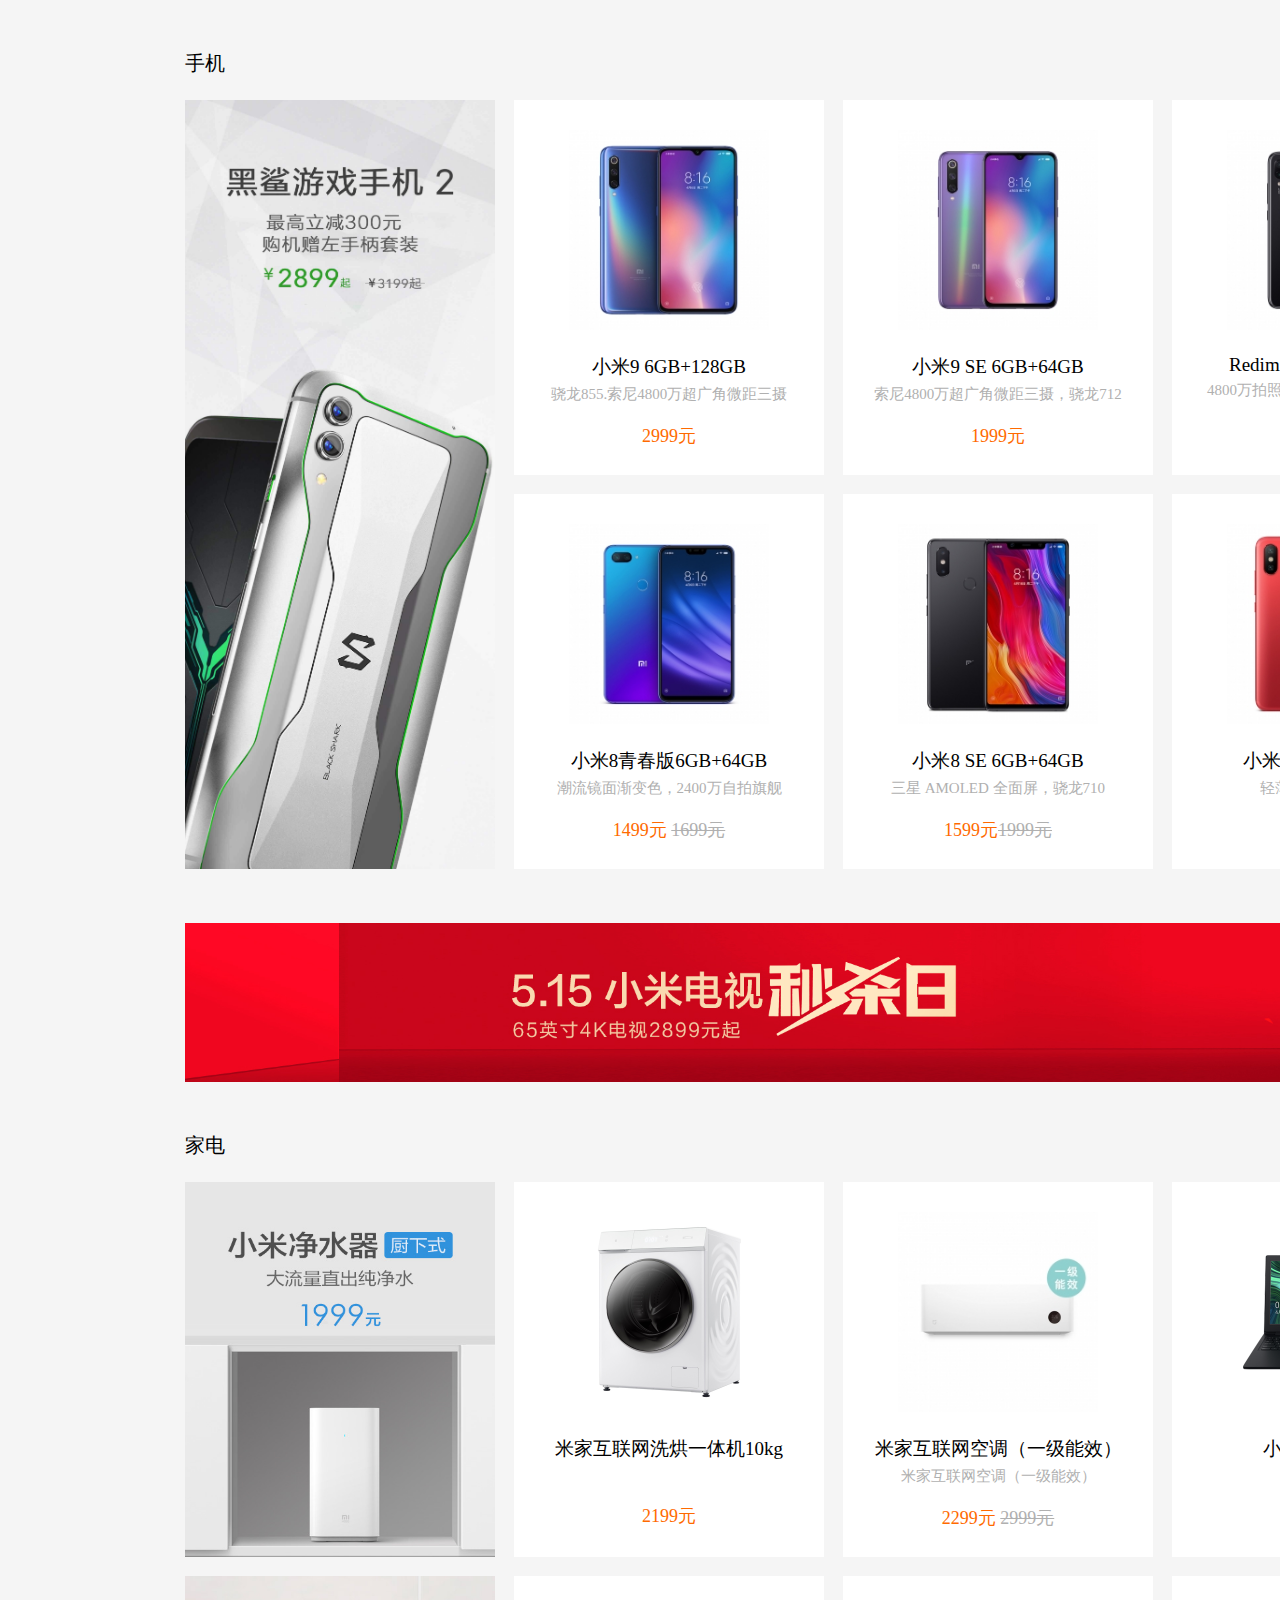
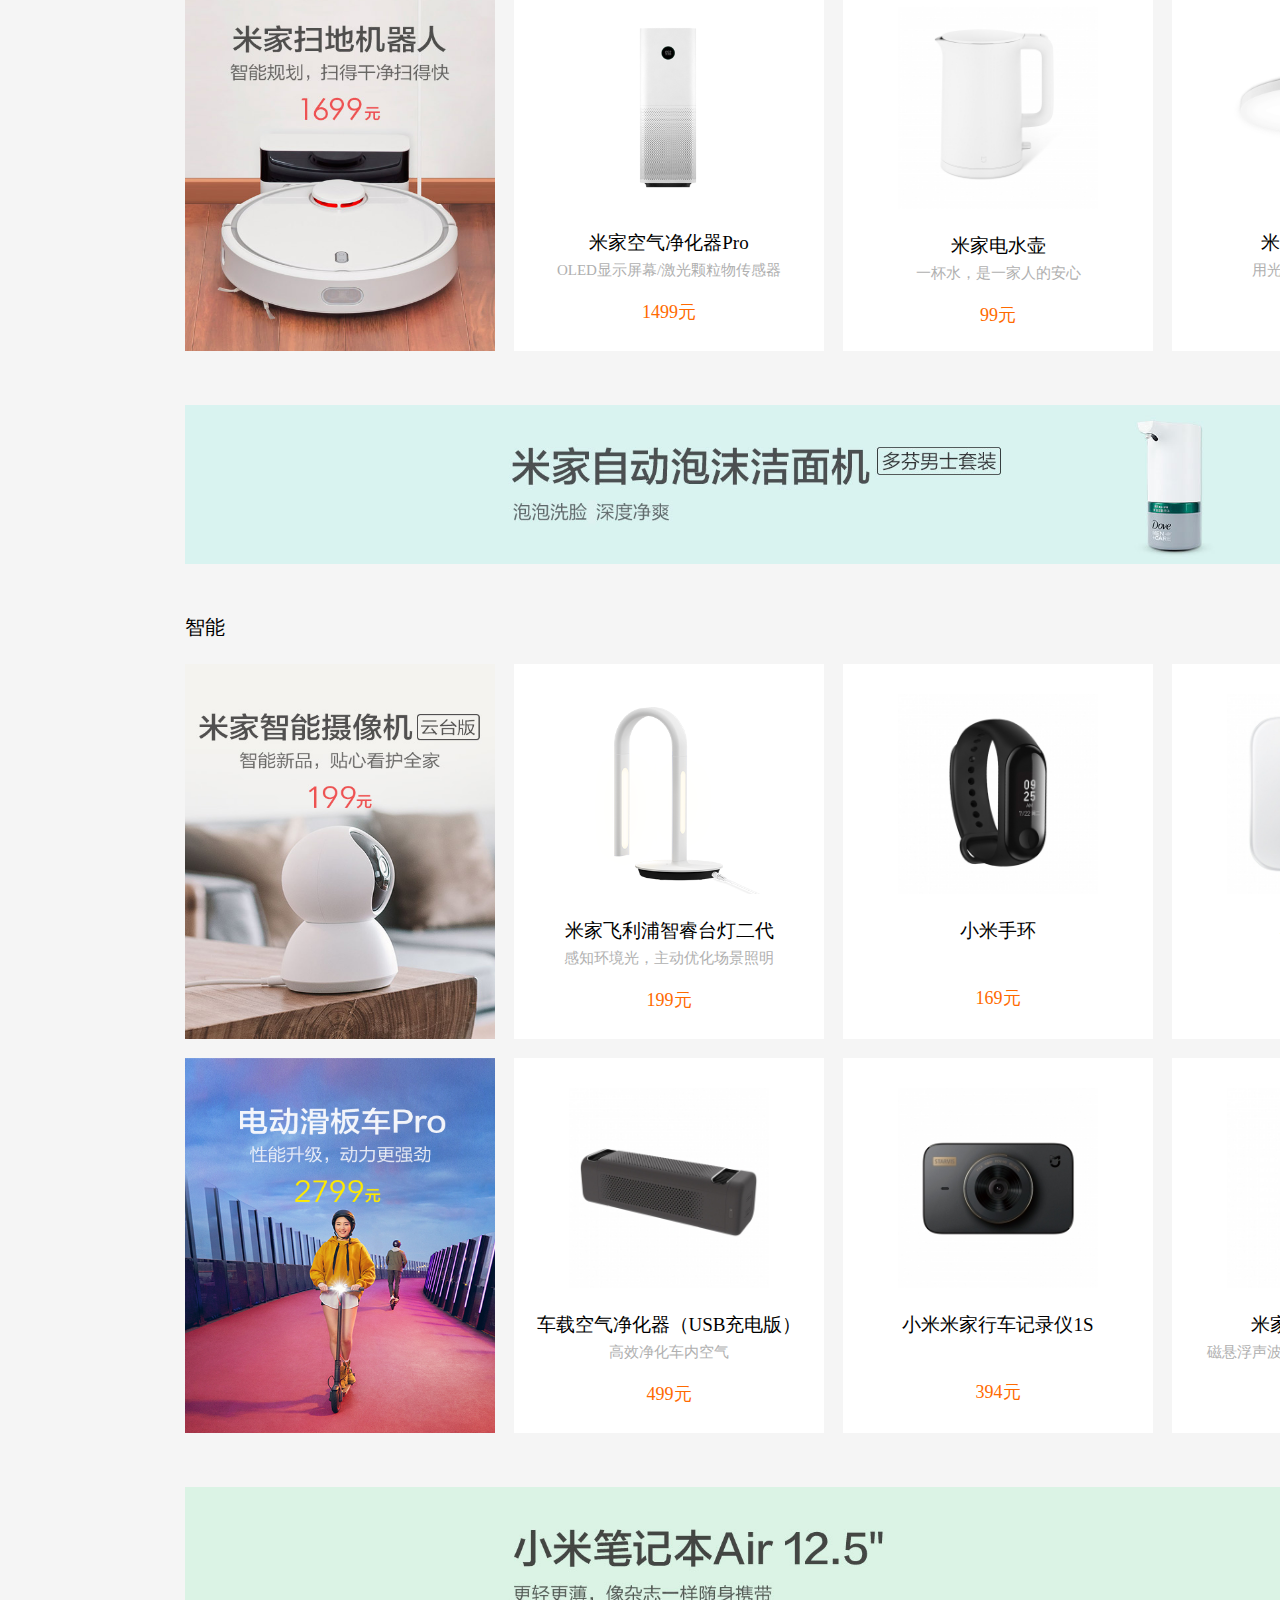
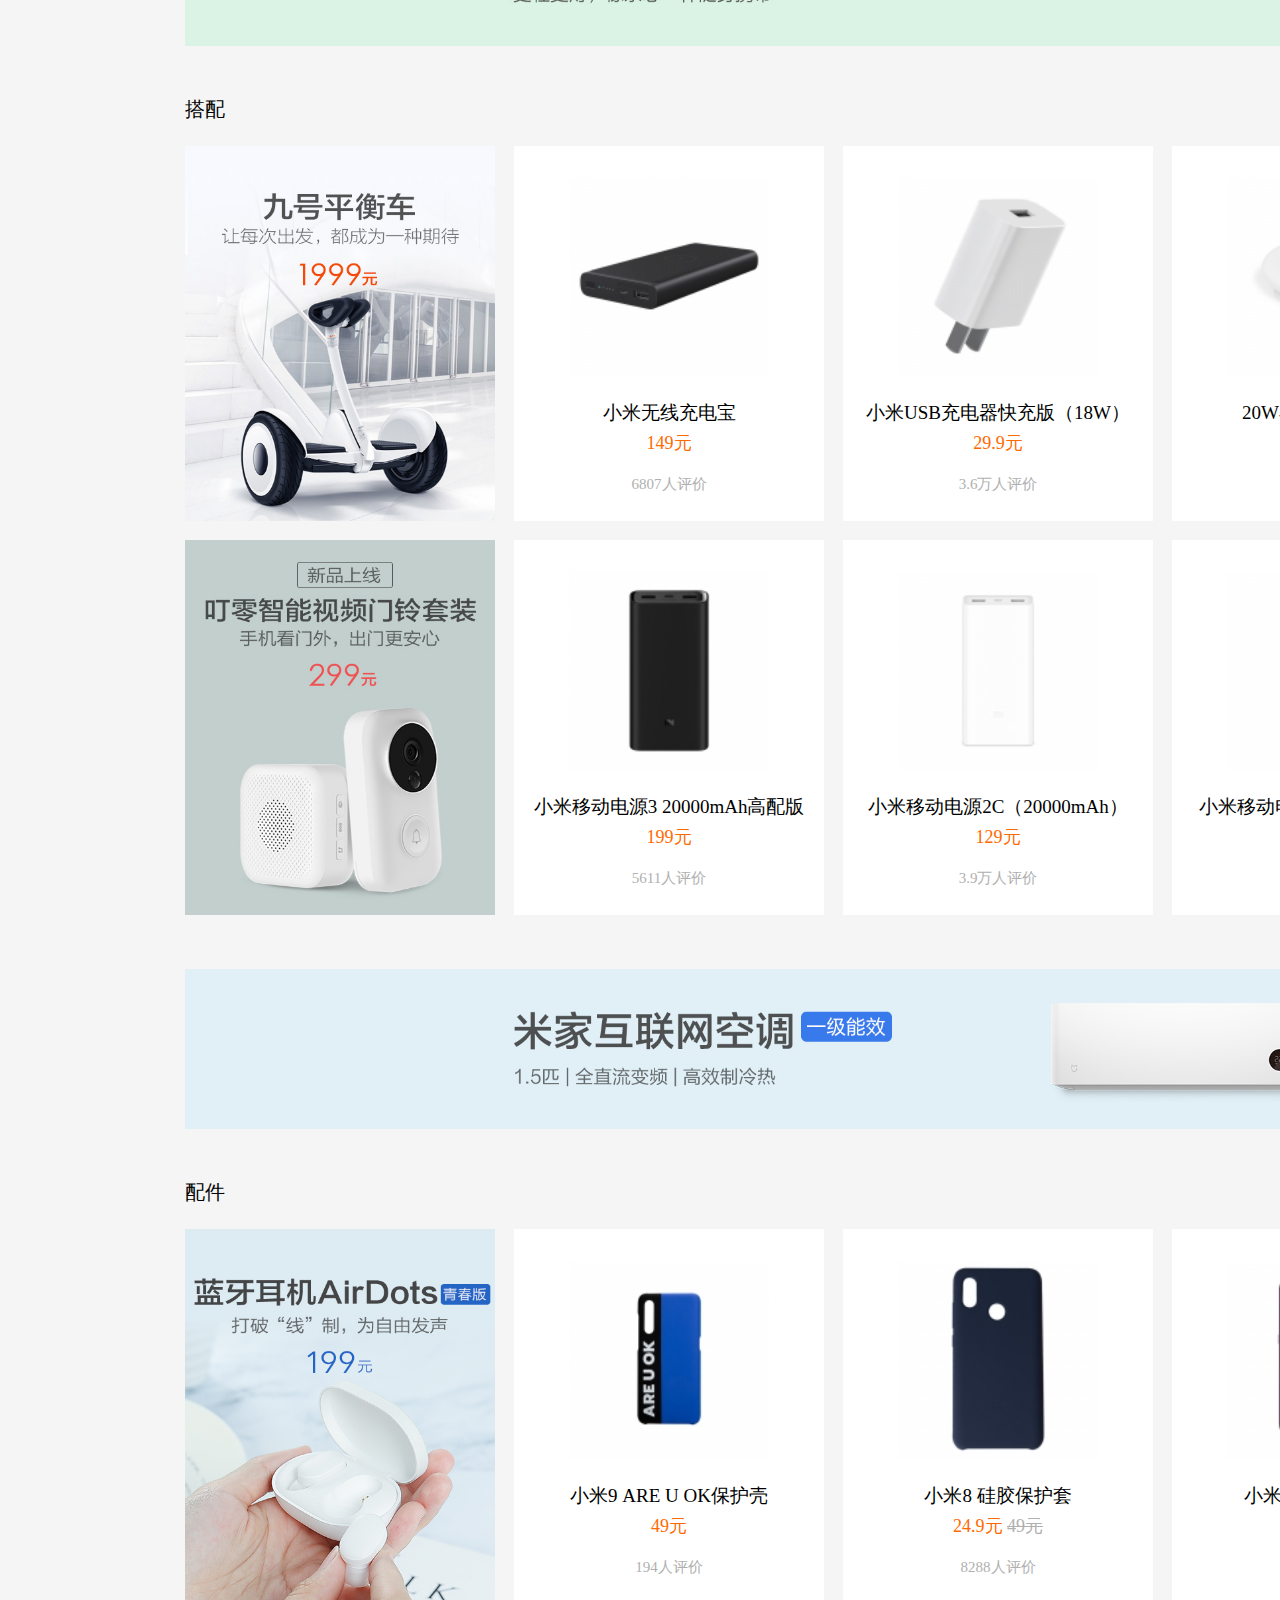
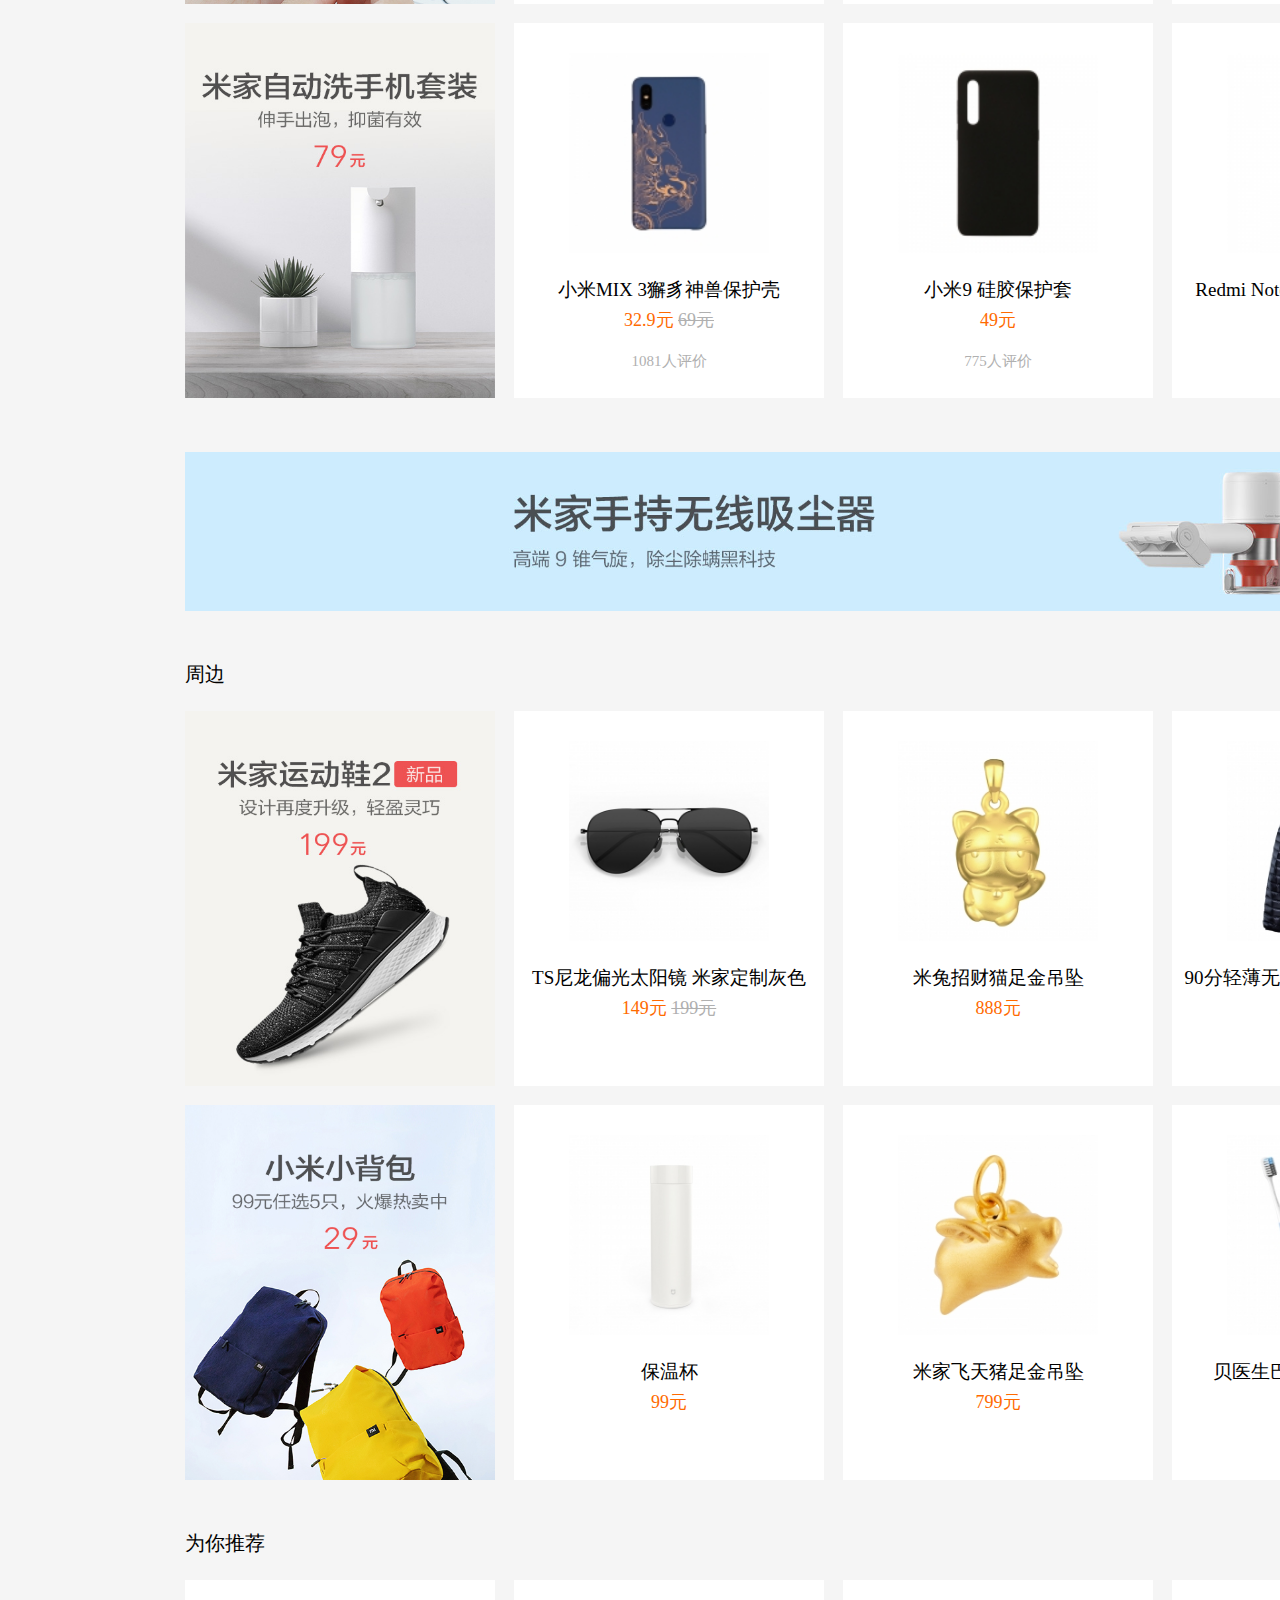
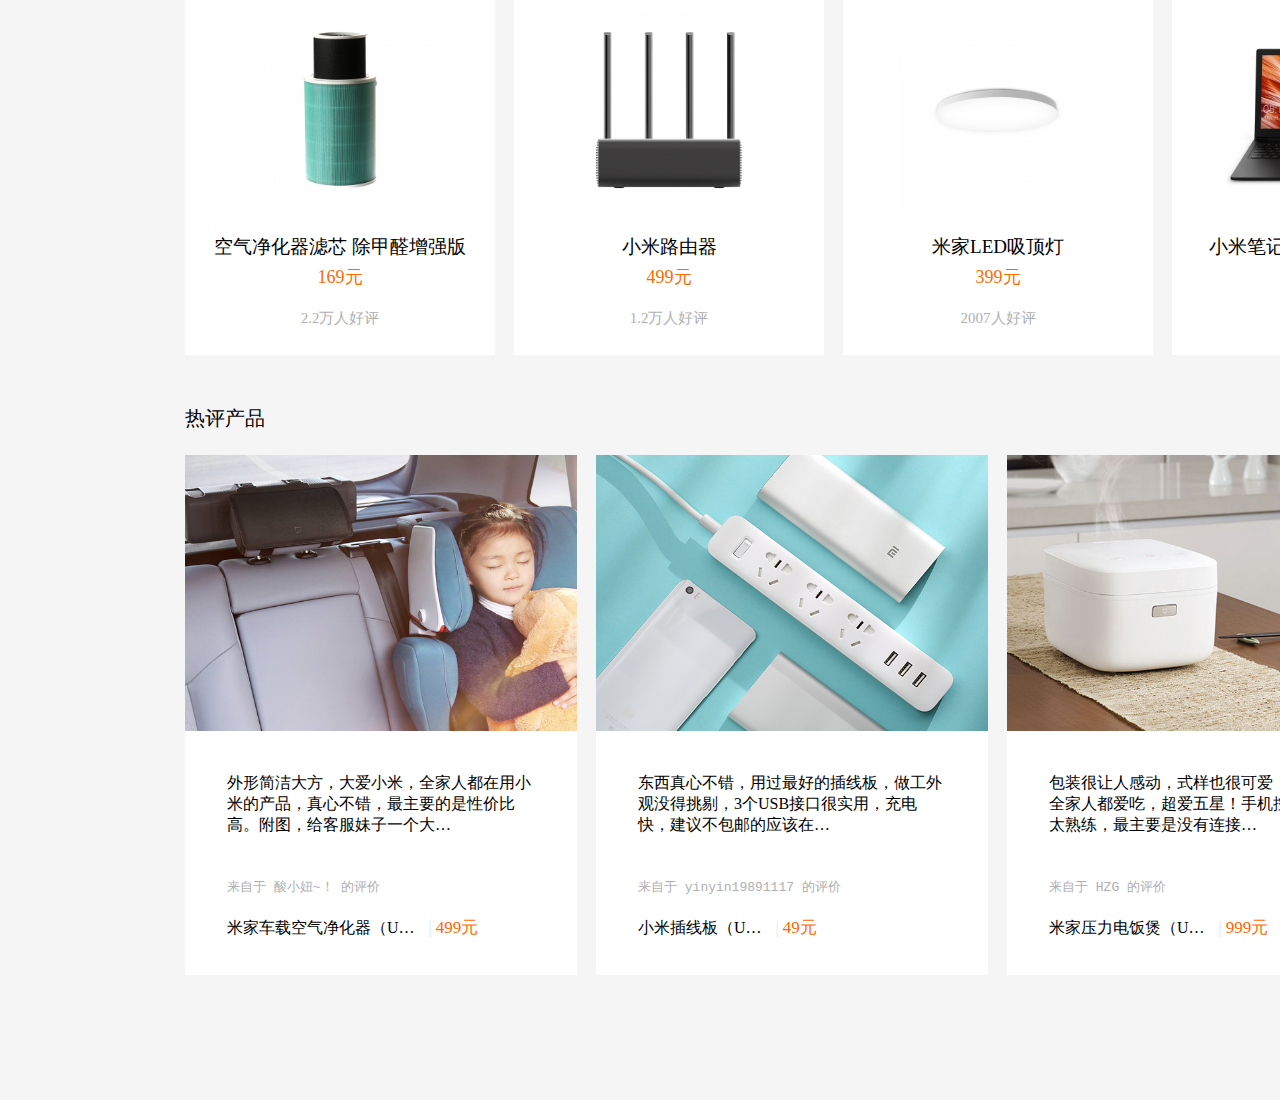
==== homeWork/web/work01.html @ d76c3ea1 "提交作业" ====
<!DOCTYPE html>
<html lang="en">
<head>
    <link rel="stylesheet" href="../css/work01.css">
    <meta charset="UTF-8">
    <meta name="viewport" content="width=device-width, initial-scale=1.0">
    <meta http-equiv="X-UA-Compatible" content="ie=edge">
    <title>我的小米</title>
</head>
<body>
    <div class="goods">
                <!-- 头部 -->
                <div class="top">
                        <div class="left">手机</div>
                        <div class="right">
                            <span class="span1 span0">查看全部</span>
                        </div>
                </div>
                <!-- 内容 -->
                <div class="pro">
                    <ul>
                        <li class="product0">
                            <img src="../img/黑鲨游戏手机.jpg" alt="" class="img0">
                        </li>
                        <li class="product1">
                            <div class="box">
                                <img src="../img/手机1.jpg" alt="" class="img2">
                                <span class="h1">小米9 6GB+128GB</span>
                                <span class="h2">骁龙855.索尼4800万超广角微距三摄</span>
                                <span class="h3">2999元</span>
                            </div>
                        </li>
                        <li class="product1">
                                <div class="box">
                                        <img src="../img/手机2.jpg" alt="" class="img2">
                                        <span class="h1">小米9 SE 6GB+64GB</span>
                                        <span class="h2">索尼4800万超广角微距三摄，骁龙712</span>
                                        <span class="h3">1999元</span>
                                </div>
                        </li>
                        <li class="product1">
                                <div class="box">
                                        <img src="../img/手机3.jpg" alt="" class="img2">
                                        <span class="h1">Redimi Note 7 3GB+32G</span>
                                        <span class="h2">4800万拍照千元机，18个月超长质保</span>
                                        <span class="h3">999元</span>
                                </div>
                        </li>
                        <li class="product2">
                                <div class="box">
                                        <img src="../img/手机4.png" alt="" class="img2">
                                        <span class="h1">小米Play 4GB+64GB</span>
                                        <span class="h2">5.84“小水滴”全面屏，后置1200万AI双摄</span>
                                        <span class="h3">1099元</span>
                                </div>
                        </li>
                        <li class="product3">
                                <div class="box">
                                        <img src="../img/手机5.jpg" alt="" class="img2">
                                        <span class="h1">小米8青春版6GB+64GB</span>
                                        <span class="h2">潮流镜面渐变色，2400万自拍旗舰</span>
                                        <span class="h3">
                                            1499元
                                            <s>1699元</s>
                                        </span>
                                </div>
                        </li>
                        <li class="product3">
                                <div class="box">
                                        <img src="../img/手机6.jpg" alt="" class="img2">
                                        <span class="h1">小米8 SE 6GB+64GB</span>
                                        <span class="h2">三星 AMOLED 全面屏，骁龙710</span>
                                        <span class="h3">1599元<s>1999元</s></span>
                                </div>
                        </li>
                        <li class="product3">
                                <div class="box">
                                        <img src="../img/手机7.jpg" alt="" class="img2">
                                        <span class="h1">小米6X 6GB+128GB</span>
                                        <span class="h2">轻薄美观的拍照手机</span>
                                        <span class="h3">1999元</span>
                                </div>
                        </li>
                        <li class="product4">
                                <div class="box">
                                        <img src="../img/手机8.jpg" alt="" class="img2">
                                        <span class="h1">红米6A 2GB+16GB</span>
                                        <span class="h2">12nm高性能处理器，1300万高清相机</span>
                                        <span class="h3">549元
                                            <s>599元</s>
                                        </span>
                                </div>
                        </li>
                    </ul>
                </div>
                <img src="../img/秒杀日.jpg" alt="" class="img4">
                <!-- 第二部分 -->
                        <!-- 头部 -->
        <div class="top">
                <div class="left">家电</div>
                <div class="right">
                    <span class="span1 span0">热门</span>
                    <span class="span1 span0">电视影音</span>
                    <span class="span1 span0">电脑</span>
                    <span class="span1 span0">家居</span>
                </div>
        </div>
        <!-- 内容 -->
        <div class="pro">
            <ul>
                <li class="product1">
                    <img src="../img/小米净水器.jpg" alt="" class="img1">
                </li>
                <li class="product1">
                    <div class="box">
                        <img src="../img/洗衣机.jpg" alt="" class="img2">
                        <span class="h1">米家互联网洗烘一体机10kg</span>
                        <span class="h2">&nbsp</span>
                        <span class="h3">2199元</span>
                    </div>
                </li>
                <li class="product1">
                        <div class="box">
                                <img src="../img/空调.jpg" alt="" class="img2">
                                <span class="h1">米家互联网空调（一级能效）</span>
                                <span class="h2">米家互联网空调（一级能效）</span>
                                <span class="h3">2299元
                                    <s>2999元</s>
                                </span>
                        </div>
                </li>
                <li class="product1">
                        <div class="box">
                                <img src="../img/电脑.png" alt="" class="img2">
                                <span class="h1">小米笔记本15.6</span>
                                <span class="h2">&nbsp</span>
                                <span class="h3">4199元</span>
                        </div>
                </li>
                <li class="product2">
                        <div class="box">
                                <img src="../img/电脑2.jpg" alt="" class="img2">
                                <span class="h1">小米笔记本13.3</span>
                                <span class="h2">&nbsp</span>
                                <span class="h3">5999元</span>
                        </div>
                </li>
                <li class="product3">
                    <img src="../img/小米扫地机器人.jpg" alt="" class="img1">
                </li>
                <li class="product3">
                        <div class="box">
                                <img src="../img/空气净化.png" alt="" class="img2">
                                <span class="h1">米家空气净化器Pro</span>
                                <span class="h2">OLED显示屏幕/激光颗粒物传感器</span>
                                <span class="h3">1499元</span>
                        </div>
                </li>
                <li class="product3">
                        <div class="box">
                                <img src="../img/电水壶.jpg" alt="" class="img2">
                                <span class="h1">米家电水壶</span>
                                <span class="h2">一杯水，是一家人的安心</span>
                                <span class="h3">99元</span>
                        </div>
                </li>
                <li class="product3">
                        <div class="box">
                                <img src="../img/LED灯.png" alt="" class="img2">
                                <span class="h1">米家LED吸顶灯</span>
                                <span class="h2">用光线，还原理想生活</span>
                                <span class="h3">399元</span>
                        </div>
                </li>
                <li class="product4">
                    <div class="box1">
                        <div class="sbox">
                            <span class="h4">小米净水器…</span>
                            <span class="h5">1999元</span>
                        </div>
                        <img src="../img/小净水器.jpg" alt="" class="img3">
                    </div>
                    <div class="box2"></div>
                    <div class="box1">
                            <div class="sbox">
                                    <span class="h6">浏览更多</span>
                                    <span class="h7">热门</span>
                            </div>
                            <img src="../img/箭头.png" alt="" class="img3">
                    </div>
                </li>
            </ul>
        </div>
        <img src="../img/自动泡沫洁面机.jpg" alt="" class="img4">
        <!-- 第三部分 -->

                <!-- 头部 -->
                <div class="top">
                        <div class="left">智能</div>
                        <div class="right">
                            <span class="span1 span0">热门</span>
                            <span class="span1 span0">出行</span>
                            <span class="span1 span0">健康</span>
                            <span class="span1 span0">酷玩</span>
                            <span class="span1 span0">路由器</span>
                        </div>
                </div>
                <!-- 内容 -->
                <div class="pro">
                    <ul>
                        <li class="product1">
                            <img src="../img2/01.jpg" alt="" class="img1">
                        </li>
                        <li class="product1">
                            <div class="box">
                                <img src="../img2/02.png" alt="" class="img2">
                                <span class="h1">米家飞利浦智睿台灯二代</span>
                                <span class="h2">感知环境光，主动优化场景照明</span>
                                <span class="h3">199元</span>
                            </div>
                        </li>
                        <li class="product1">
                                <div class="box">
                                        <img src="../img2/03.jpg" alt="" class="img2">
                                        <span class="h1">小米手环</span>
                                        <span class="h2">&nbsp</span>
                                        <span class="h3">169元</span>
                                </div>
                        </li>
                        <li class="product1">
                                <div class="box">
                                        <img src="../img2/04.jpg" alt="" class="img2">
                                        <span class="h1">小米体重秤</span>
                                        <span class="h2">&nbsp</span>
                                        <span class="h3">59元</span>
                                </div>
                        </li>
                        <li class="product2">
                                <div class="box">
                                        <img src="../img2/05.png" alt="" class="img2">
                                        <span class="h1">米家IH电饭煲4L</span>
                                        <span class="h2">IH电子环绕加热</span>
                                        <span class="h3">599元</span>
                                </div>
                        </li>
                        <li class="product3">
                            <img src="../img2/06.jpg" alt="" class="img1">
                        </li>
                        <li class="product3">
                                <div class="box">
                                        <img src="../img2/07.jpg" alt="" class="img2">
                                        <span class="h1">车载空气净化器（USB充电版）</span>
                                        <span class="h2">高效净化车内空气</span>
                                        <span class="h3">499元</span>
                                </div>
                        </li>
                        <li class="product3">
                                <div class="box">
                                        <img src="../img2/08.jpg" alt="" class="img2">
                                        <span class="h1">小米米家行车记录仪1S</span>
                                        <span class="h2">&nbsp</span>
                                        <span class="h3">394元</span>
                                </div>
                        </li>
                        <li class="product3">
                                <div class="box">
                                        <img src="../img2/09.jpg" alt="" class="img2">
                                        <span class="h1">米家声波电动牙刷</span>
                                        <span class="h2">磁悬浮声波马达，定制多种刷牙模式</span>
                                        <span class="h3">199元</span>
                                </div>
                        </li>
                        <li class="product4">
                            <div class="box1">
                                <div class="sbox">
                                    <span class="h4">小米插线板…</span>
                                    <span class="h5">49元</span>
                                </div>
                                <img src="../img2/10.jpg" alt="" class="img3">
                            </div>
                            <div class="box2"></div>
                            <div class="box1">
                                    <div class="sbox">
                                            <span class="h6">浏览更多</span>
                                            <span class="h7">热门</span>
                                    </div>
                                    <img src="../img/箭头.png" alt="" class="img3">
                            </div>
                        </li>
                    </ul>
                </div>
        <img src="../img/小米笔记本air.jpg" alt="" class="img4">
        <!-- 第四部分 -->
                <!-- 头部 -->
                <div class="top">
                        <div class="left">搭配</div>
                        <div class="right">
                            <span class="span1 span0">热门</span>
                            <span class="span1 span0">耳机音响</span>
                            <span class="span1 span0">电源</span>
                            <span class="span1 span0">电池充电器</span>
                        </div>
                </div>
                <!-- 内容 -->
                <div class="pro">
                    <ul>
                        <li class="product1">
                            <img src="../img2/11.jpg" alt="" class="img1">
                        </li>
                        <li class="product1">
                            <div class="box">
                                <img src="../img2/12.jpg" alt="" class="img2">
                                <span class="h1">小米无线充电宝</span>
                                <span class="hh2">149元</span>
                                <span class="hh3">6807人评价</span>
                            </div>
                        </li>
                        <li class="product1">
                                <div class="box">
                                        <img src="../img2/13.jpg" alt="" class="img2">
                                        <span class="h1">小米USB充电器快充版（18W）</span>
                                        <span class="hh2">29.9元</span>
                                        <span class="hh3">3.6万人评价</span>
                                </div>
                        </li>
                        <li class="product1">
                                <div class="box">
                                        <img src="../img2/14.jpg" alt="" class="img2">
                                        <span class="h1">20W小米无线充电器</span>
                                        <span class="hh2">99元</span>
                                        <span class="hh3">7852人评价</span>
                                </div>
                        </li>
                        <li class="product2">
                                <div class="box">
                                        <img src="../img2/15.jpg" alt="" class="img2">
                                        <span class="h1">小米AI音响</span>
                                        <span class="hh2">299元</span>
                                        <span class="hh3">8.7万人评价</span>
                                </div>
                        </li>
                        <li class="product3">
                            <img src="../img2/16.jpg" alt="" class="img1">
                        </li>
                        <li class="product3">
                                <div class="box">
                                        <img src="../img2/17.jpg" alt="" class="img2">
                                        <span class="h1">小米移动电源3 20000mAh高配版</span>
                                        <span class="hh2">199元</span>
                                        <span class="hh3">5611人评价</span>
                                </div>
                        </li>
                        <li class="product3">
                                <div class="box">
                                        <img src="../img2/18.jpg" alt="" class="img2">
                                        <span class="h1">小米移动电源2C（20000mAh）</span>
                                        <span class="hh2">129元</span>
                                        <span class="hh3">3.9万人评价</span>
                                </div>
                        </li>
                        <li class="product3">
                                <div class="box">
                                        <img src="../img2/19.jpg" alt="" class="img2">
                                        <span class="h1">小米移动电源3 10000mAh USB</span>
                                        <span class="hh2">129元</span>
                                        <span class="hh3">1349人评价</span>
                                </div>
                        </li>
                        <li class="product4">
                            <div class="box1">
                                <div class="sbox">
                                    <span class="h4">新小米移动…</span>
                                    <span class="h5">79元</span>
                                </div>
                                <img src="../img2/20.jpg" alt="" class="img3">
                            </div>
                            <div class="box2"></div>
                            <div class="box1">
                                    <div class="sbox">
                                            <span class="h6">浏览更多</span>
                                            <span class="h7">热门</span>
                                    </div>
                                    <img src="../img/箭头.png" alt="" class="img3">
                            </div>
                        </li>
                    </ul>
                </div>
        <img src="../img/互联网空调.jpg" alt="" class="img4">
        <!-- 第五部分 -->
                <!-- 头部 -->
                <div class="top">
                        <div class="left">配件</div>
                        <div class="right">
                            <span class="span1 span0">热门</span>
                            <span class="span1 span0">保护膜</span>
                            <span class="span1 span0">贴膜</span>
                            <span class="span1 span0">其他配件</span>
                        </div>
                </div>
                <!-- 内容 -->
                <div class="pro">
                    <ul>
                        <li class="product1">
                            <img src="../img2/31.jpg" alt="" class="img1">
                        </li>
                        <li class="product1">
                            <div class="box">
                                <img src="../img2/32.jpg" alt="" class="img2">
                                <span class="h1">小米9 ARE U OK保护壳</span>
                                <span class="hh2">49元</span>
                                <span class="hh3">194人评价</span>
                            </div>
                        </li>
                        <li class="product1">
                                <div class="box">
                                        <img src="../img2/33.jpg" alt="" class="img2">
                                        <span class="h1">小米8 硅胶保护套</span>
                                        <span class="hh2">24.9元
                                            <s>49元</s>
                                        </span>
                                        <span class="hh3">8288人评价</span>
                                </div>
                        </li>
                        <li class="product1">
                                <div class="box">
                                        <img src="../img2/34.jpg" alt="" class="img2">
                                        <span class="h1">小米9 标准高透贴膜</span>
                                        <span class="hh2">19元</span>
                                        <span class="hh3">9160人评价</span>
                                </div>
                        </li>
                        <li class="product2">
                                <div class="box">
                                        <img src="../img2/35.jpg" alt="" class="img2">
                                        <span class="h1">小米9 街头风保护壳</span>
                                        <span class="hh2">49元</span>
                                        <span class="hh3">1.1万人评价</span>
                                </div>
                        </li>
                        <li class="product3">
                            <img src="../img2/36.jpg" alt="" class="img1">
                        </li>
                        <li class="product3">
                                <div class="box">
                                        <img src="../img2/37.jpg" alt="" class="img2">
                                        <span class="h1">小米MIX 3獬豸神兽保护壳</span>
                                        <span class="hh2">32.9元
                                            <s>69元</s>
                                        </span>
                                        <span class="hh3">1081人评价</span>
                                </div>
                        </li>
                        <li class="product3">
                                <div class="box">
                                        <img src="../img2/38.jpg" alt="" class="img2">
                                        <span class="h1">小米9 硅胶保护套</span>
                                        <span class="hh2">49元</span>
                                        <span class="hh3">775人评价</span>
                                </div>
                        </li>
                        <li class="product3">
                                <div class="box">
                                        <img src="../img2/39.jpg" alt="" class="img2">
                                        <span class="h1">Redmi Note 7 洞洞保护壳（创…</span>
                                        <span class="hh2">29元</span>
                                        <span class="hh3">2755人评价</span>
                                </div>
                        </li>
                        <li class="product4">
                            <div class="box1">
                                <div class="sbox">
                                    <span class="h4">小米MIX 3…</span>
                                    <span class="h5">12.9元</span>
                                </div>
                                <img src="../img2/40.jpg" alt="" class="img3">
                            </div>
                            <div class="box2"></div>
                            <div class="box1">
                                    <div class="sbox">
                                            <span class="h6">浏览更多</span>
                                            <span class="h7">热门</span>
                                    </div>
                                    <img src="../img/箭头.png" alt="" class="img3">
                            </div>
                        </li>
                    </ul>
                </div>
        <img src="../img/无线吸尘器.jpg" alt="" class="img4">     
        <!-- 第六部分 -->
                <!-- 头部 -->
                <div class="top">
                        <div class="left">周边</div>
                        <div class="right">
                            <span class="span1 span0">热门</span>
                            <span class="span1 span0">出行</span>
                            <span class="span1 span0">居家</span>
                            <span class="span1 span0">生活周边</span>
                            <span class="span1 span0">箱包</span>
                        </div>
                </div>
                <!-- 内容 -->
                <div class="pro">
                    <ul>
                        <li class="product1">
                            <img src="../img2/21.jpg" alt="" class="img1">
                        </li>
                        <li class="product1">
                            <div class="box">
                                <img src="../img2/22.jpg" alt="" class="img2">
                                <span class="h1">TS尼龙偏光太阳镜 米家定制灰色</span>
                                <span class="hh2">149元
                                    <s>199元</s>
                                </span>
                            </div>
                        </li>
                        <li class="product1">
                                <div class="box">
                                        <img src="../img2/23.jpg" alt="" class="img2">
                                        <span class="h1">米兔招财猫足金吊坠</span>
                                        <span class="hh2">888元</span>
                                </div>
                        </li>
                        <li class="product1">
                                <div class="box">
                                        <img src="../img2/24.jpg" alt="" class="img2">
                                        <span class="h1">90分轻薄无缝一体织鹅绒羽绒服…</span>
                                        <span class="hh2">229元
                                            <s>299元</s>
                                        </span>
                                </div>
                        </li>
                        <li class="product2">
                                <div class="box">
                                        <img src="../img2/25.jpg" alt="" class="img2">
                                        <span class="h1">飞天米猪兔</span>
                                        <span class="hh2">44元
                                            <s>49元</s>
                                        </span>
                                </div>
                        </li>
                        <li class="product3">
                            <img src="../img2/26.jpg" alt="" class="img1">
                        </li>
                        <li class="product3">
                                <div class="box">
                                        <img src="../img2/27.jpg" alt="" class="img2">
                                        <span class="h1">保温杯</span>
                                        <span class="hh2">99元</span>
                                </div>
                        </li>
                        <li class="product3">
                                <div class="box">
                                        <img src="../img2/28.jpg" alt="" class="img2">
                                        <span class="h1">米家飞天猪足金吊坠</span>
                                        <span class="hh2">799元</span>
                                </div>
                        </li>
                        <li class="product3">
                                <div class="box">
                                        <img src="../img2/29.jpg" alt="" class="img2">
                                        <span class="h1">贝医生巴氏牙刷（四色装）</span>
                                        <span class="hh2">39.9元</span>
                                </div>
                        </li>
                        <li class="product4">
                            <div class="box1">
                                <div class="sbox">
                                    <span class="h4">8H乳胶弹簧…</span>
                                    <span class="h5">1599元</span>
                                </div>
                                <img src="../img2/30.jpg" alt="" class="img3">
                            </div>
                            <div class="box2"></div>
                            <div class="box1">
                                    <div class="sbox">
                                            <span class="h6">浏览更多</span>
                                            <span class="h7">热门</span>
                                    </div>
                                    <img src="../img/箭头.png" alt="" class="img3">
                            </div>
                        </li>
                    </ul>
                </div>
                <!-- 头部 -->
        <div class="top">
                <div class="left">为你推荐</div>
            </div>
            <!-- 内容 -->
            <div class="pro1">
                    <ul>
                        <li class="product1">
                            <div class="box">
                                <img src="../img2/41.jpg" alt="" class="img2">
                                <span class="h1">空气净化器滤芯 除甲醛增强版</span>
                                <span class="hh2">169元</span>
                                <span class="hh3">2.2万人好评</span>
                            </div>
                        </li>
                        <li class="product1">
                            <div class="box">
                                <img src="../img2/42.jpg" alt="" class="img2">
                                <span class="h1">小米路由器</span>
                                <span class="hh2">499元</span>
                                <span class="hh3">1.2万人好评</span>
                            </div>
                        </li>
                        <li class="product1">
                                <div class="box">
                                        <img src="../img2/43.png" alt="" class="img2">
                                        <span class="h1">米家LED吸顶灯</span>
                                        <span class="hh2">399元</span>
                                        <span class="hh3">2007人好评</span>
                                </div>
                        </li>
                        <li class="product1">
                                <div class="box">
                                        <img src="../img2/44.jpg" alt="" class="img2">
                                        <span class="h1">小米笔记本15.6“2019款 四…</span>
                                        <span class="hh2">3799元</span>
                                        <span class="hh3">16人好评</span>
                                </div>
                        </li>
                        <li class="product2">
                                <div class="box">
                                        <img src="../img2/45.jpg" alt="" class="img2">
                                        <span class="h1">米兔儿童磁力积木</span>
                                        <span class="hh2">199元</span>
                                        <span class="hh3">1310人好评</span>
                                </div>
                        </li>
                       
                    </ul>
                </div>
        <!-- 头部 -->
        <div class="top">
                <div class="left">热评产品</div>
            </div>
            <!-- 内容 -->
            <div class="pro2">
                <ul>
                    <li class="box">
                        <div class="product">
                            <img src="../img2/46.jpg" alt="">
                            <p class="box">外形简洁大方，大爱小米，全家人都在用小米的产品，真心不错，最主要的是性价比高。附图，给客服妹子一个大…</p>
                            <pre class="box">来自于 酸小妞~！ 的评价</pre>
                            <span class="left">
                                <p>米家车载空气净化器（U…</p>
                                <p class="p1">|</p>
                                <p class="p2">499元</p>
                            </span>
                        </div>
                    </li>
                    <li class="box">
                        <div class="product">
                            <img src="../img2/47.jpg" alt="">
                            <p class="box">东西真心不错，用过最好的插线板，做工外观没得挑剔，3个USB接口很实用，充电快，建议不包邮的应该在…</p>
                            <pre class="box">来自于 yinyin19891117 的评价</pre>
                            <span class="left">
                                <p>小米插线板（U…</p>
                                <p class="p1">|</p>
                                <p class="p2">49元</p>
                            </span>
                        </div>
                    </li>
                    <li class="box">
                        <div class="product">
                            <img src="../img2/48.jpg" alt="">
                            <p class="box">包装很让人感动，式样也很可爱，做出的饭全家人都爱吃，超爱五星！手机控制还是不太熟练，最主要是没有连接…</p>
                            <pre class="box">来自于 HZG 的评价</pre>
                            <span class="left">
                                <p>米家压力电饭煲（U…</p>
                                <p class="p1">|</p>
                                <p class="p2">999元</p>
                            </span>
                        </div>
                    </li>
                    <li class="box0">
                        <div class="product">
                            <img src="../img2/49.jpg" alt="">
                            <p class="box">超级喜欢！小巧玲珑，音质完美！不知道为什么！只要是小米出的东西我都喜欢！我倒是因为那一句？小米为发…</p>
                            <pre class="box">来自于 田密 的评价</pre>
                            <span class="left">
                                <p>小米随身蓝牙音箱（U…</p>
                                <p class="p1">|</p>
                                <p class="p2">69元</p>
                            </span>
                        </div>
                    </li>
                </ul>
            </div>
    </div>
</body>
</html>
---- homeWork/css/work01.css ----
*{
    margin: 0px;
    padding: 0px;
    list-style: none;
}
.goods{
    width: 1900px;
    height: 7500px;
    background-color: #F5F5F5;
}
.goods .img4{
    width: 1626px;
    display: block;
    margin-left: 185px;
    padding-top: 54px;
    float: top ;
}
.top{
    width: 1615px;
    height: 100px;
    background-color: #F5F5F5;
    margin-left: 185px;
    float: left;
}
.top .left{
    margin-top: 50px;
    margin-bottom: 30px;
    font-size: 20px;
    color: black;
    float: left;
}
.top .span1{
    margin-top: 50px;
    margin-bottom: 30px;
    margin-left: 40px;
    font-size: 15px;
    color: black;
    float: right;
}
.top .span0:hover{
    margin-top: 50px;
    margin-bottom: 25px;
    margin-left: 40px;
    font-size: 15px;
    color: #FF6700;
    border-bottom:3px solid  #FF6700;
    padding-bottom: 5px;
    cursor: pointer;
}
.pro{
    width:1626px;
    height:769px;
    margin-left: 185px;
    background-color: yellow;
    float: left;
}
.pro1{
    width:1626px;
    height:375px;
    margin-left: 185px;
    background-color: yellow;
    float: left;
}
.pro2{
    width:1625px;
    height:520px;
    margin-left: 185px;
    background-color: yellow;
    float: left;
}
.pro1 li{
    display: block;
}
.pro1 li.product0{
    width:310px;
    height: 769px;
    background-color: yellowgreen;
    float: left;
    border-right: 19px solid #F5F5F5 ;
}
.pro1 li.product1{
    width:310px;
    height: 375px;
    background-color: yellowgreen;
    float: left;
    border-right: 19px solid #F5F5F5 ;
    border-bottom: 19px solid #F5F5F5;
}
.pro1 li.product2{
    width:310px;
    height: 375px;
    background-color: yellowgreen;
    border-bottom: 19px solid #F5F5F5;
    float: left;
}
.pro1 li.product3{
    width:310px;
    height: 375px;
    background-color: yellowgreen;
    float: left;
    border-right: 19px solid #F5F5F5 ;
}
.pro1 li.product4{
    width:310px;
    height: 375px;
    background-color: yellowgreen;
    float: left;
}

.pro li{
    display: block;
}
.pro li.product0{
    width:310px;
    height: 769px;
    background-color: yellowgreen;
    float: left;
    border-right: 19px solid #F5F5F5 ;
}
.pro li.product1{
    width:310px;
    height: 375px;
    background-color: yellowgreen;
    float: left;
    border-right: 19px solid #F5F5F5 ;
    border-bottom: 19px solid #F5F5F5;
}
.pro li.product2{
    width:310px;
    height: 375px;
    background-color: yellowgreen;
    border-bottom: 19px solid #F5F5F5;
    float: left;
}
.pro li.product3{
    width:310px;
    height: 375px;
    background-color: yellowgreen;
    float: left;
    border-right: 19px solid #F5F5F5 ;
}
.pro li.product4{
    width:310px;
    height: 375px;
    background-color: yellowgreen;
    float: left;
}
.pro .img0{
    width:310px;
    height: 769px;
}
.pro .img1{
    width:310px;
    height: 375px;
}
.pro .box{
    width:310px;
    height: 375px;
    background-color: #FFFFFF;
}
.pro .box1{
    width:310px;
    height: 178px;
    background-color: #FFFFFF;
}
.pro .box2{
    width:310px;
    height: 19px;
    background-color: #F5F5F5;
}
.pro .sbox{
    width: 150px;
    height: 178px;
    background-color: #FFFFFF;
    float: left;
}
.pro .img2{
    width: 200px;
    margin-top: 30px ;
    margin-left: 55px;
}
.pro .img3{
    width: 100px;
    float: right;
    padding-top: 35px;
    padding-right: 30px;
}
.pro span{
    display: block;
}
.pro span.h1{
    color: black;
    font-size: 19px;
    margin-top: 20px;
    text-align: center;
}
.pro span.h2{
    color: #B0B0B0;
    font-size: 15px;
    margin-top: 5px;
    text-align: center;
}
.pro span.h3{
    color: #FF6A00;
    font-size: 18px;
    margin-top: 20px;
    text-align: center;
}
.pro span.h4{
    color: black;
    font-size: 19px;
    padding-left: 30px;
    padding-top: 40px;
    float: top;
}
.pro span.h5{
    color: #FF6A00;
    font-size: 18px;
    padding-left: 30px;
    padding-top: 20px;
    float: top;
}
.pro span.h6{
    color: black;
    font-size: 24px;    
    padding-left: 30px;
    padding-top: 50px;
    float: top;
}
.pro span.h7{
    color: black;
    font-size: 15px;
    padding-left: 30px;
    padding-top: 10px;
    float: top;
}
.pro span.hh2{
    color: #FF6A00;
    font-size: 18px;
    margin-top: 5px;
    text-align: center;
}
.pro span.hh3{
    color: #B0B0B0;
    font-size: 15px;
    margin-top: 20px;
    text-align: center;
}
.pro s{
    color: #B0B0B0;
    font-size: 18px;
    margin-top: 20px;
    text-align: center;
}

.pro1 .img0{
    width:310px;
    height: 769px;
}
.pro1 .img1{
    width:310px;
    height: 375px;
}
.pro1 .box{
    width:310px;
    height: 375px;
    background-color: #FFFFFF;
}
.pro1 .box1{
    width:310px;
    height: 178px;
    background-color: #FFFFFF;
}
.pro1 .box2{
    width:310px;
    height: 19px;
    background-color: #F5F5F5;
}
.pro1 .sbox{
    width: 150px;
    height: 178px;
    background-color: #FFFFFF;
    float: left;
}
.pro1 .img2{
    width: 200px;
    margin-top: 30px ;
    margin-left: 55px;
}
.pro1 .img3{
    width: 100px;
    float: right;
    padding-top: 35px;
    padding-right: 30px;
}
.pro1 span{
    display: block;
}
.pro1 span.h1{
    color: black;
    font-size: 19px;
    margin-top: 20px;
    text-align: center;
}
.pro1 span.h2{
    color: #B0B0B0;
    font-size: 15px;
    margin-top: 5px;
    text-align: center;
}
.pro1 span.h3{
    color: #FF6A00;
    font-size: 18px;
    margin-top: 20px;
    text-align: center;
}
.pro1 span.h4{
    color: black;
    font-size: 19px;
    padding-left: 30px;
    padding-top: 40px;
    float: top;
}
.pro1 span.h5{
    color: #FF6A00;
    font-size: 18px;
    padding-left: 30px;
    padding-top: 20px;
    float: top;
}
.pro1 span.h6{
    color: black;
    font-size: 24px;    
    padding-left: 30px;
    padding-top: 50px;
    float: top;
}
.pro1 span.h7{
    color: black;
    font-size: 15px;
    padding-left: 30px;
    padding-top: 10px;
    float: top;
}
.pro1 span.hh2{
    color: #FF6A00;
    font-size: 18px;
    margin-top: 5px;
    text-align: center;
}
.pro1 span.hh3{
    color: #B0B0B0;
    font-size: 15px;
    margin-top: 20px;
    text-align: center;
}
.pro1 s{
    color: #B0B0B0;
    font-size: 18px;
    margin-top: 20px;
    text-align: center;
}
.pro2 .product{
    width: 392px;
    height: 520px;
    background-color: #FFFFFF;
}

.pro2 li{
    display: inline-block;
}
.pro2 li.box{
    width: 392px;
    height: 520px;
    float: left;
    background-color: green ;
    border-right: 19px solid #F5F5F5;
}
.pro2 li.box0{
    width: 392px;
    height: 520px;
    float: left;
    background-color: green ;
    border-right: 0px;
}
.pro2 img{
    display: block;
    width: 392px;
    height: 276px;
    float:top;
}
.pro2 p{
    display: inline-block;
}
.pro2 p.box{
    margin: 42px;
}
.pro2 pre.box{
    margin-left: 42px;
    margin-bottom: 20px;
    color: #B0B0B0;
}
.pro2 span.left{
    padding-left: 42px;
}
.pro2 p.p1{
    margin-left: 10px;
    color:#E0E7F0;
}
.pro2 p.p2{
    color: #FF6700;
    font-size: 17px;
}
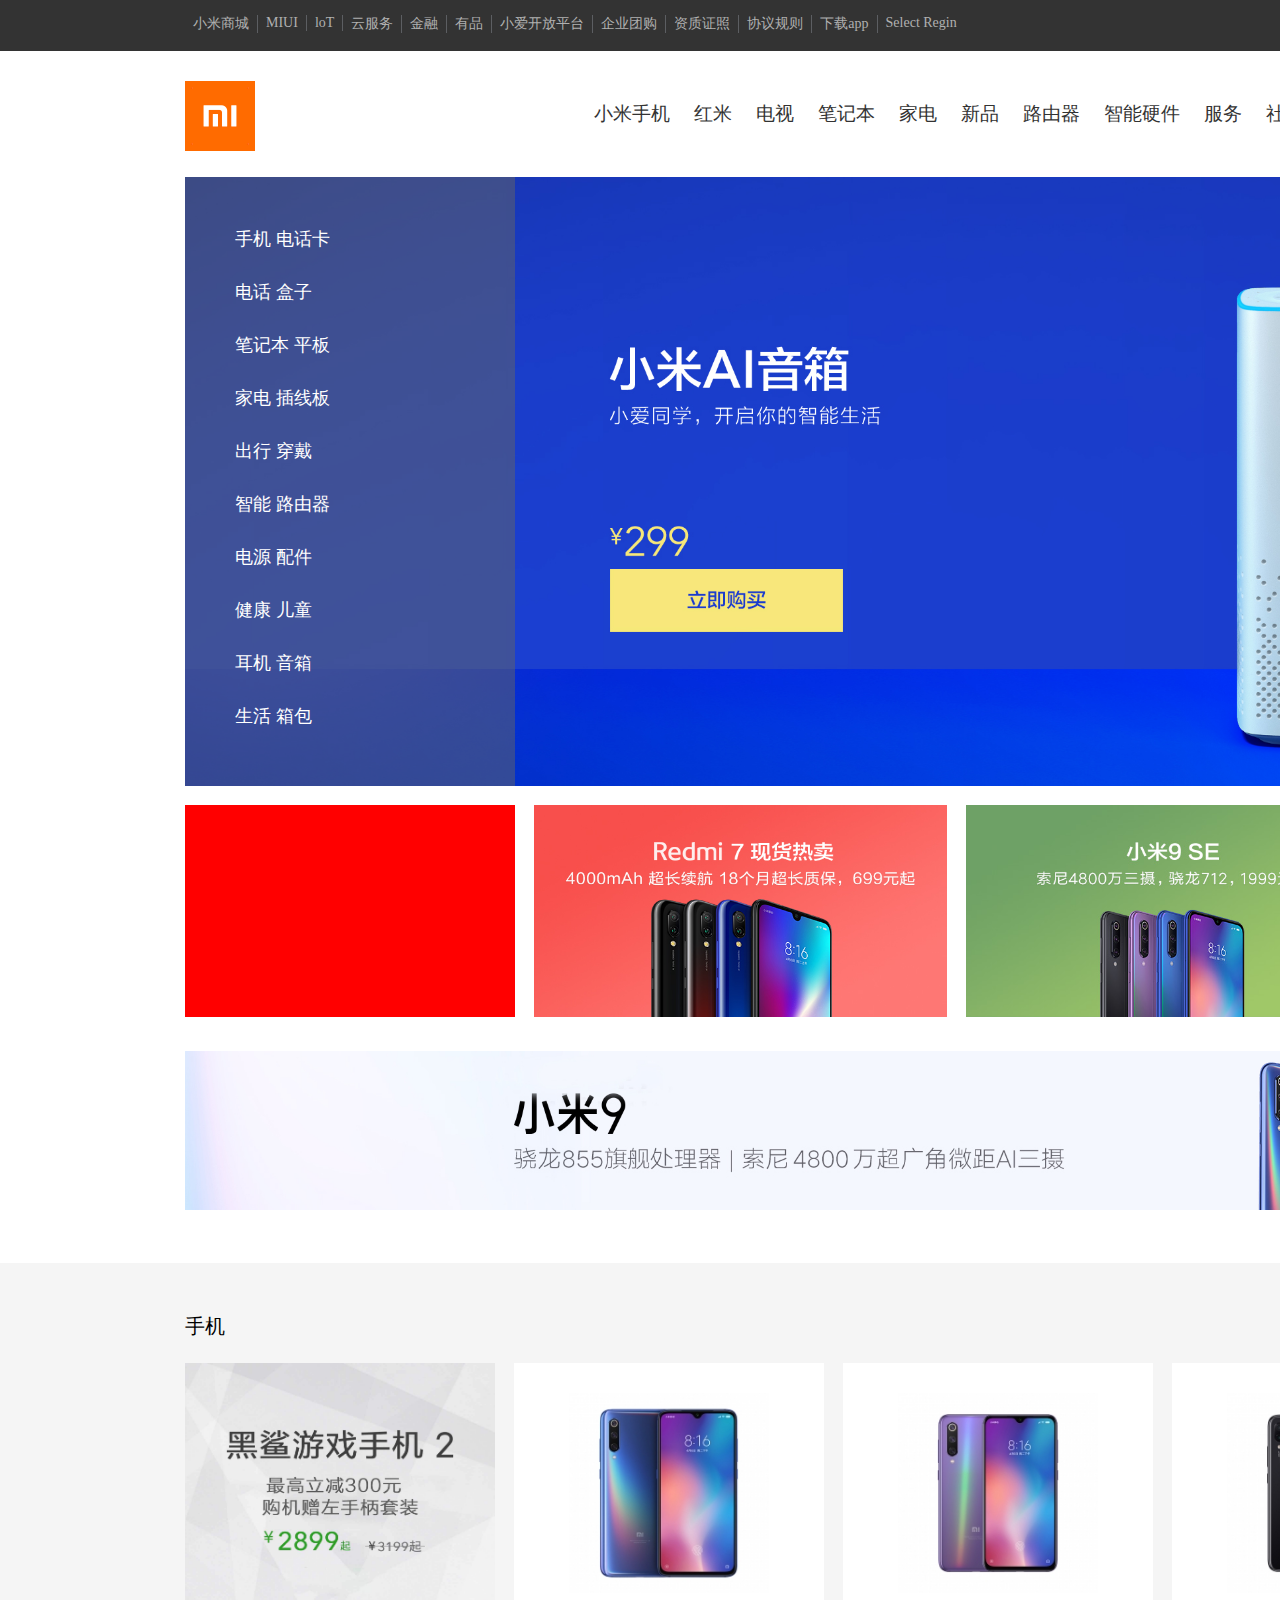
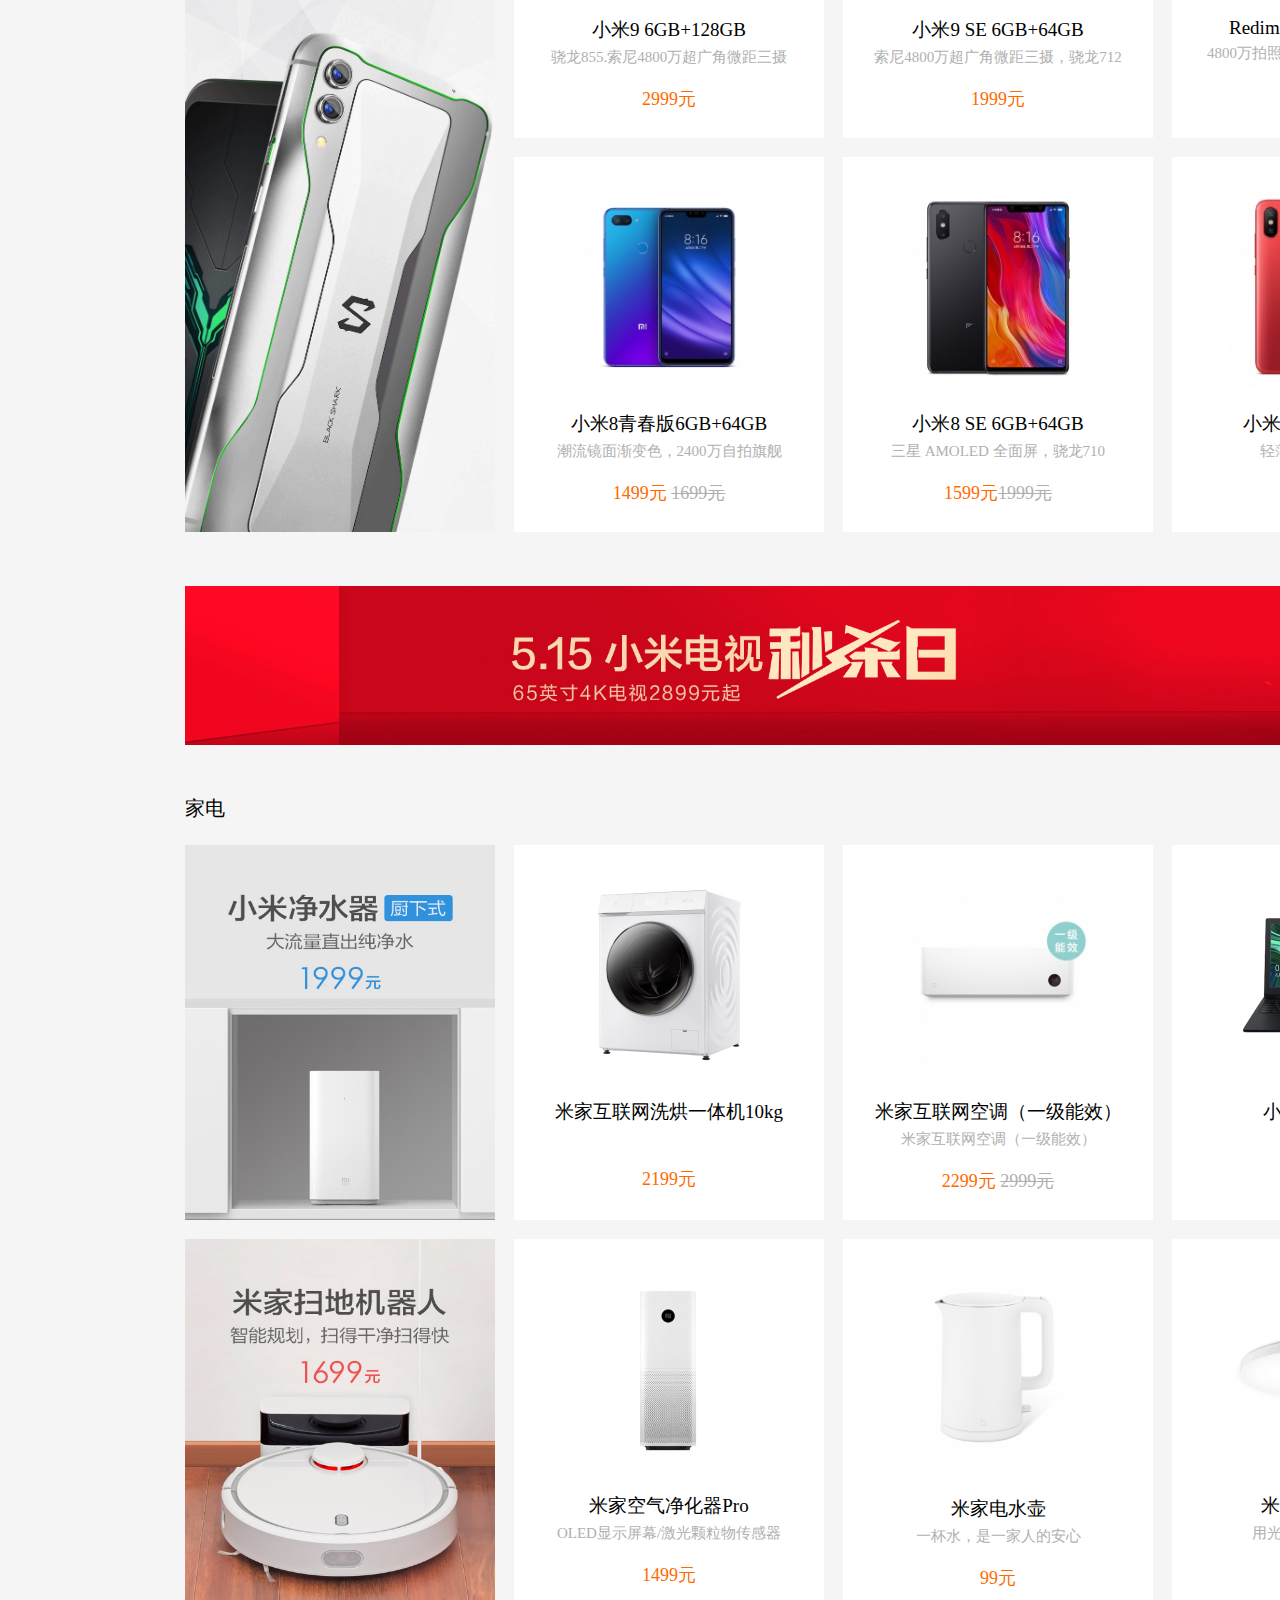
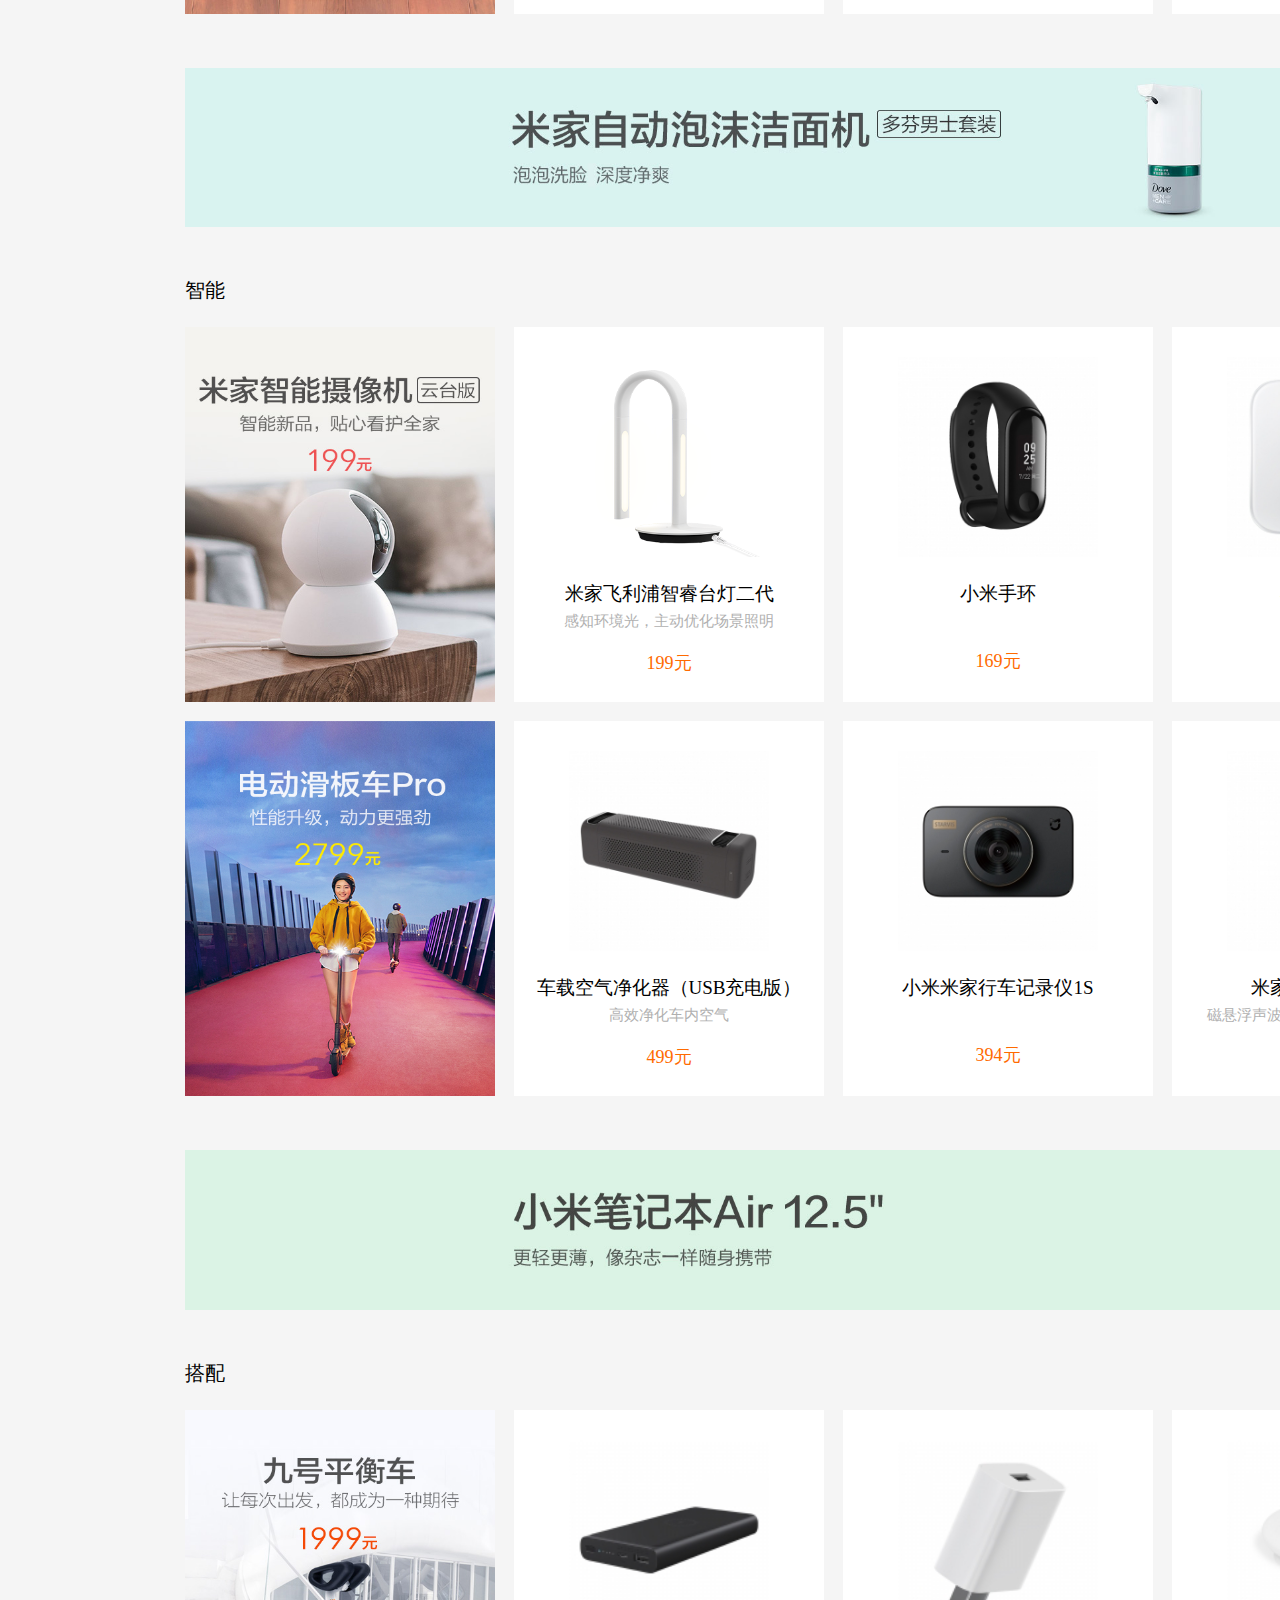
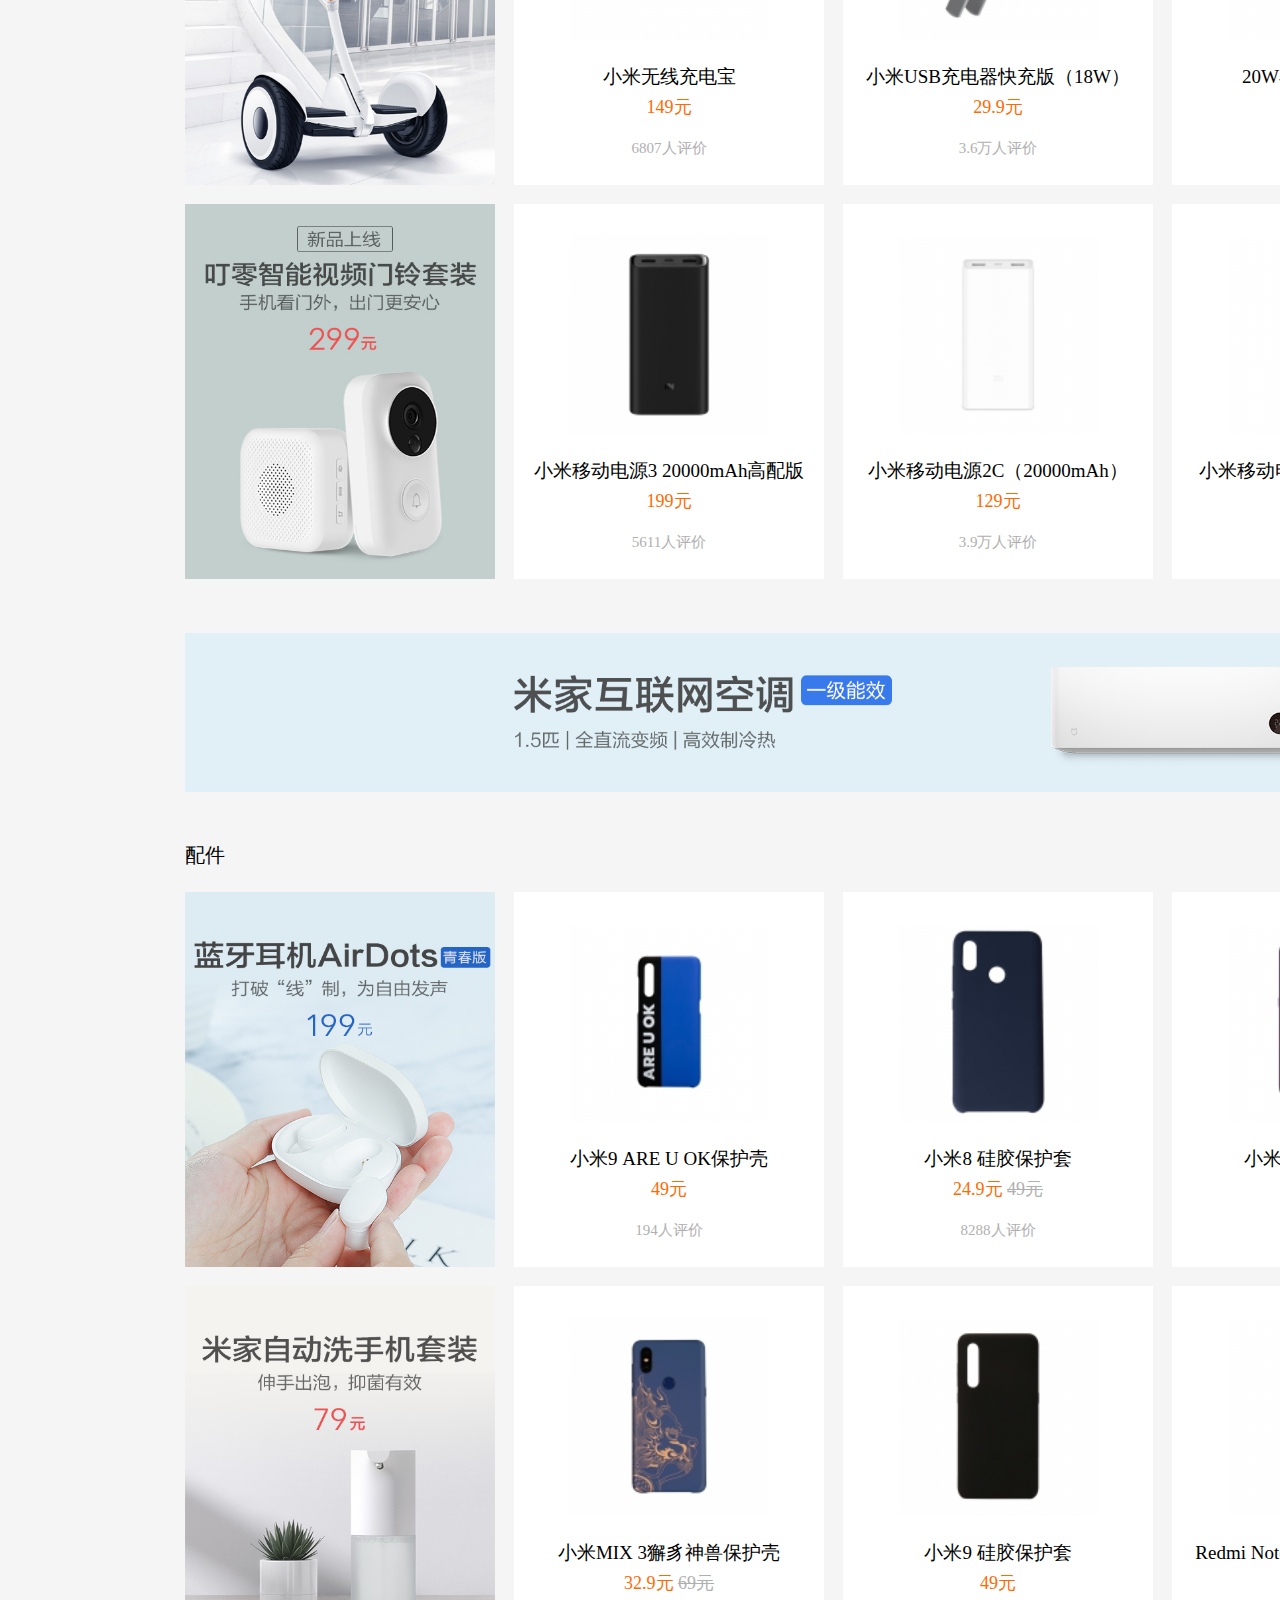
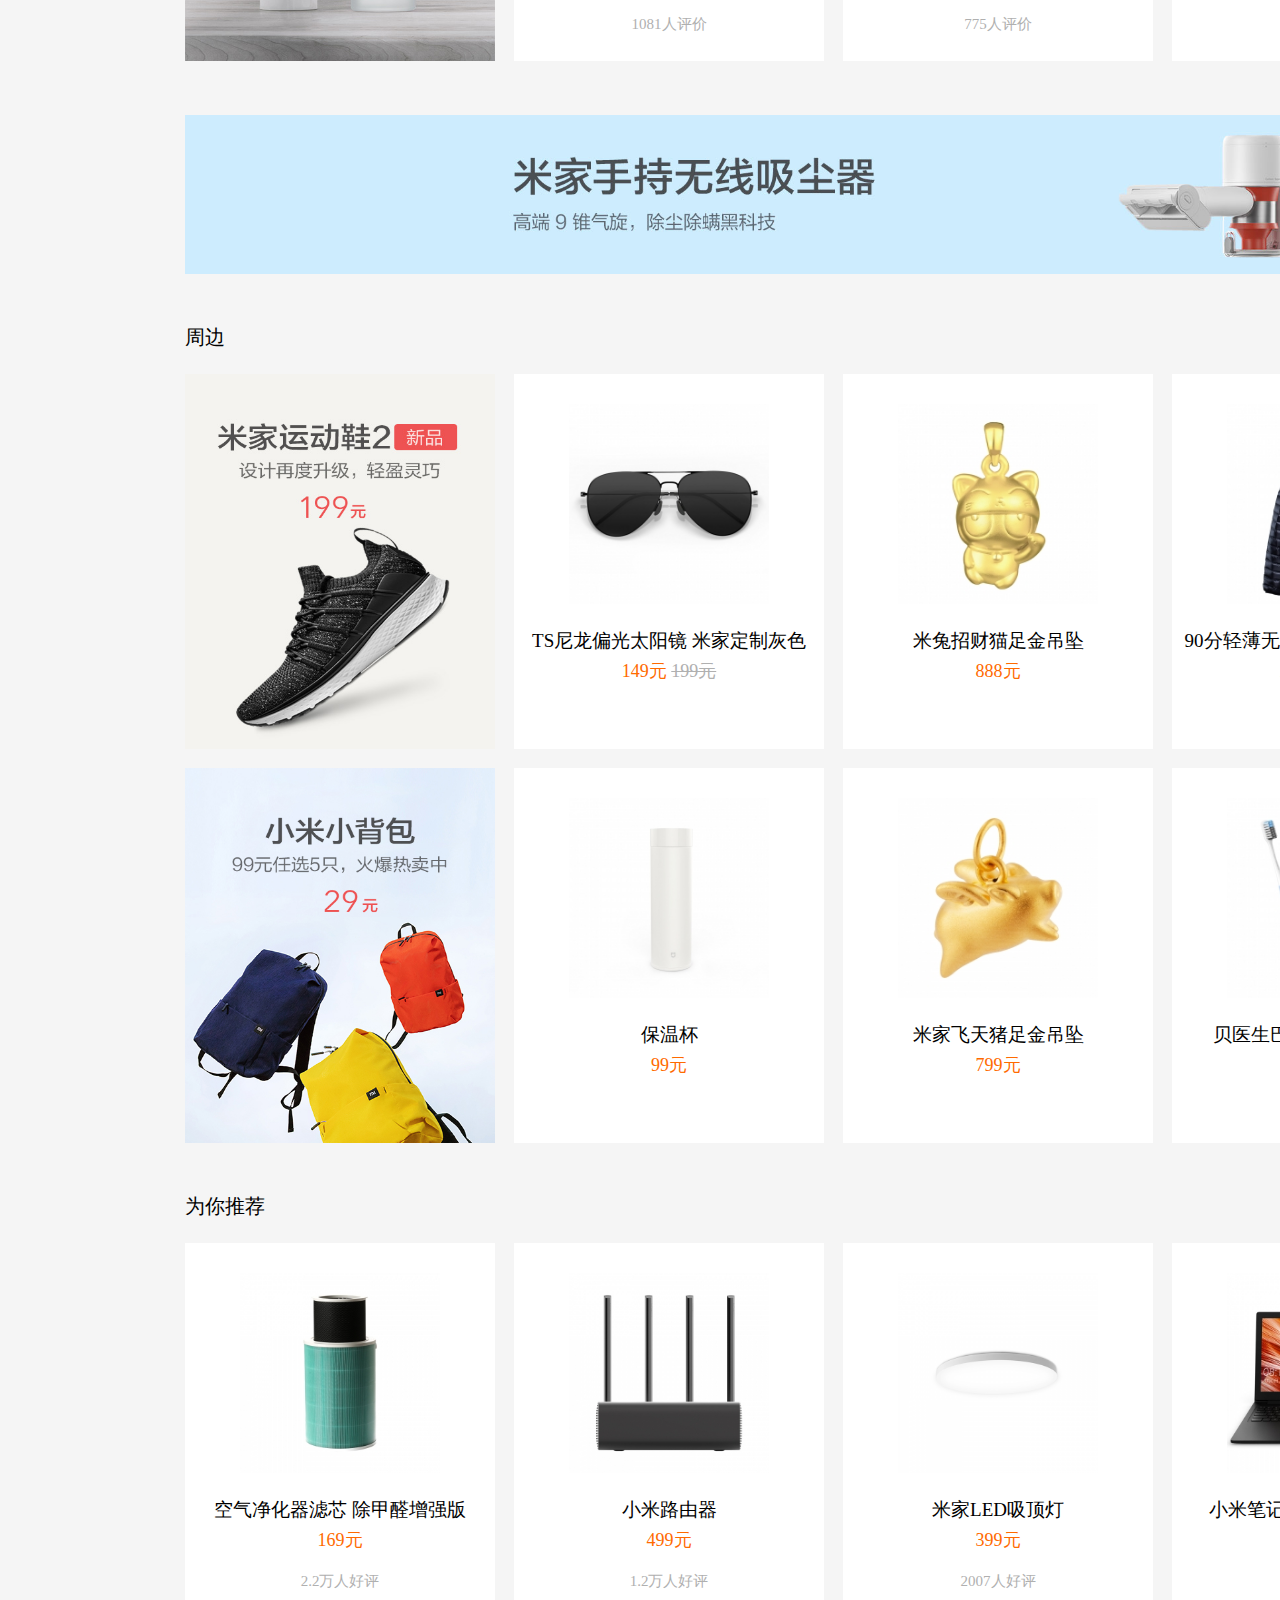
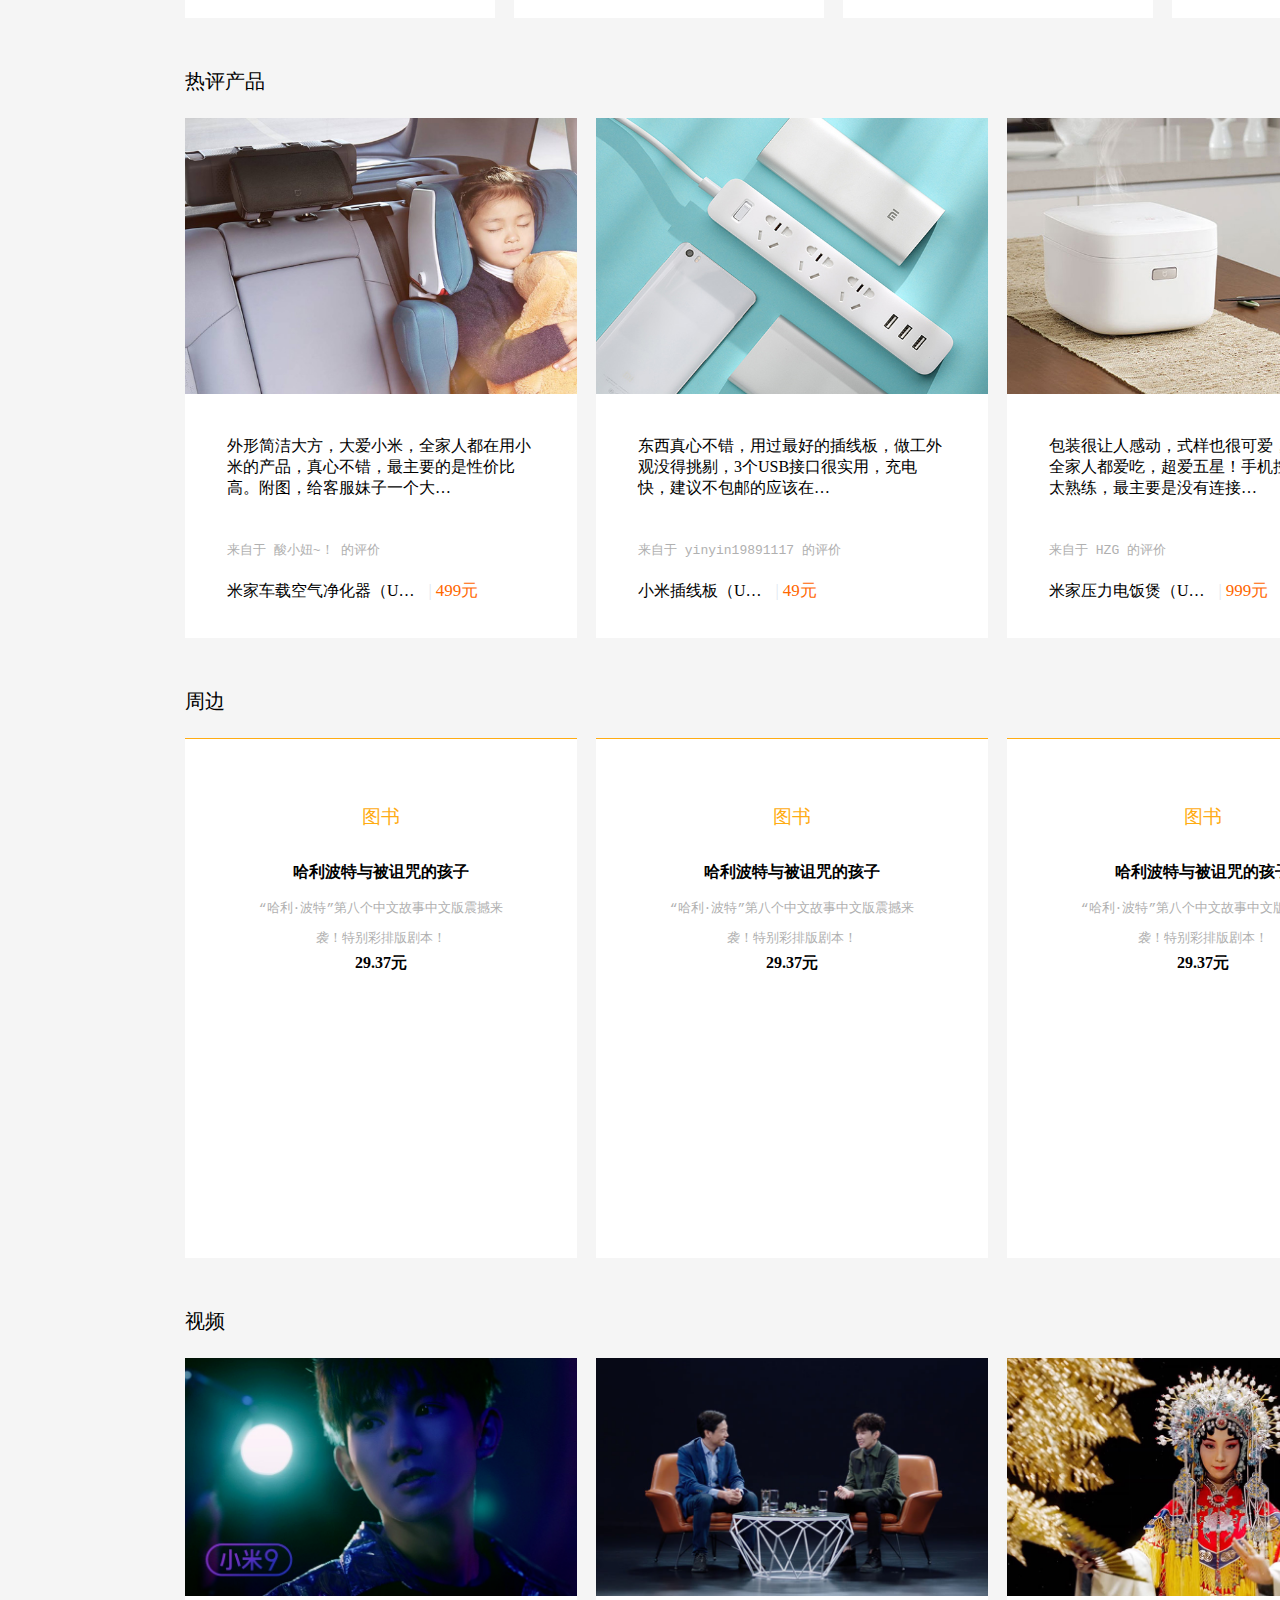
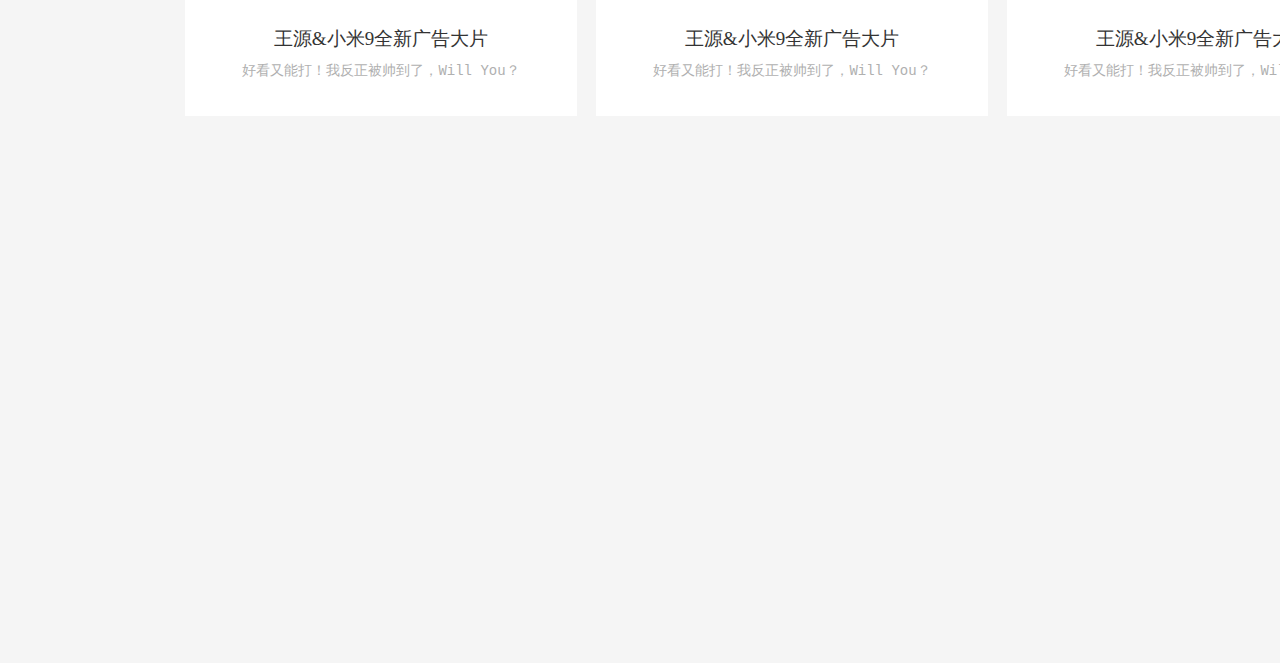
==== commit 475a66ad: "周五作业" ====
--- a/homeWork/web/work01.html
+++ b/homeWork/web/work01.html
@@ -8,7 +8,122 @@
     <title>我的小米</title>
 </head>
 <body>
+
+    <!-- 网页头部 -->
+    <div class="header">
+                <div class="menu">
+                    <ul>
+                        <li class="wordBox">
+                            <a href="" class="word">小米商城</a>
+                        </li>
+                        <li class="wordBox">
+                            <a href="" class="word">MIUI</a>
+                        </li>
+                        <li class="wordBox">
+                            <a href="" class="word">loT</a>
+                        </li>
+                        <li class="wordBox">
+                            <a href="" class="word">云服务</a>
+                        </li>
+                        <li class="wordBox">
+                                <a href="" class="word">金融</a>
+                        </li>
+                        <li class="wordBox">
+                                <a href="" class="word">有品</a>
+                        </li>
+                        <li class="wordBox">
+                                <a href="" class="word">小爱开放平台</a>
+                        </li>
+                        <li class="wordBox">
+                                <a href="" class="word">企业团购</a>
+                        </li>
+                        <li class="wordBox">
+                                <a href="" class="word">资质证照</a>
+                        </li>
+                        <li class="wordBox">
+                                <a href="" class="word">协议规则</a>
+                        </li>
+                        <li class="wordBox">
+                                <a href="" class="word">下载app</a>
+                        </li>
+                        <li class="wordBox wordBox0">
+                                <a href="" class="word">Select Regin</a>
+                        </li>
+                    </ul>
+                </div>
+                <div class="shop">
+                    <div class="wordBox1">
+                        <img src="../img2/购物车.png" alt="" class="img1">
+                        <a href="" class="word">购物车(0)</a>
+                    </div>
+                </div>
+                <div class="login">
+                    <ul>
+                        <li class="wordBox">
+                                <a href="" class="word">登录</a>
+                        </li>
+                        <li class="wordBox">
+                                <a href="" class="word">注册</a>
+                        </li>
+                        <li class="wordBox wordBox0">
+                                <a href="" class="word">消息通知</a>
+                        </li>
+                    </ul>
+                </div>
+            </div>
+    <div class="head">
+                        <div class="logo">
+                
+                        </div>
+                        <div class="search">
+                            <input type="text" class="style">
+                            <button></button>
+                
+                        </div>
+                        <div class="menu">
+                            <a href="">小米手机</a>
+                            <a href="">红米</a>
+                            <a href="">电视</a>
+                            <a href="">笔记本</a>
+                            <a href="">家电</a>
+                            <a href="">新品</a>
+                            <a href="">路由器</a>
+                            <a href="">智能硬件</a>
+                            <a href="">服务</a>
+                            <a href="">社区</a>
+                        </div>
+                    </div>
+    <div class="window">
+                                <div class="list">
+                                    <a href="">手机 电话卡</a>
+                                    <a href="">电话 盒子</a>
+                                    <a href="">笔记本 平板</a>
+                                    <a href="">家电 插线板</a>
+                                    <a href="">出行 穿戴</a>
+                                    <a href="">智能 路由器</a>
+                                    <a href="">电源 配件</a>
+                                    <a href="">健康 儿童</a>
+                                    <a href="">耳机 音箱</a>
+                                    <a href="">生活 箱包</a>
+                                </div>
+    </div>
+    <div class="second">
+                <div class="bigbox">
+                     <div class="box0"></div>
+                     <div class="box1">
+                         <img src="../img3/1.jpg" alt="" class="img0">
+                     </div>
+                     <div class="box1">
+                         <img src="../img3/2.jpg" alt="" class="img0">
+                     </div>
+                     <div class="box1">
+                         <img src="../img3/3.jpg" alt="" class="img0">
+                     </div>
+                </div>
+    </div>
+    <img src="../img3/小米9.jpg" alt="" class="Simg">
     <div class="goods">
+               
                 <!-- 头部 -->
                 <div class="top">
                         <div class="left">手机</div>
@@ -688,6 +803,82 @@
                     </li>
                 </ul>
             </div>
+            <div class="value">
+                        <div class="top">
+                                <div class="left">周边</div>
+                            </div>
+                        <div class="bigbox">
+                            <div class="box">
+                                <div class="product">
+                                    <span>图书</span>
+                                    <b>哈利波特与被诅咒的孩子</b>
+                                    <pre>“哈利·波特”第八个中文故事中文版震撼来</pre>
+                                    <pre>袭！特别彩排版剧本！</pre>
+                                    <b>29.37元</b>
+                                </div>
+                            </div>
+                            <div class="box">
+                                    <div class="product">
+                                            <span>图书</span>
+                                            <b>哈利波特与被诅咒的孩子</b>
+                                            <pre>“哈利·波特”第八个中文故事中文版震撼来</pre>
+                                            <pre>袭！特别彩排版剧本！</pre>
+                                            <b>29.37元</b>
+                                    </div></div>
+                            <div class="box">
+                                    <div class="product">
+                                            <span>图书</span>
+                                            <b>哈利波特与被诅咒的孩子</b>
+                                            <pre>“哈利·波特”第八个中文故事中文版震撼来</pre>
+                                            <pre>袭！特别彩排版剧本！</pre>
+                                            <b>29.37元</b>
+                                    </div></div>
+                            <div class="box0">
+                                    <div class="product">
+                                            <span>图书</span>
+                                            <b>哈利波特与被诅咒的孩子</b>
+                                            <pre>“哈利·波特”第八个中文故事中文版震撼来</pre>
+                                            <pre>袭！特别彩排版剧本！</pre>
+                                            <b>29.37元</b>
+                                    </div></div>
+                        </div>
+                </div>
+                <div class="video">
+                        <div class="top">
+                                <div class="left">视频</div>
+                            </div>
+                        <div class="bigbao">
+                             <div class="bao0">
+                                 <div class="bao">
+                                     <img src="../img3/4.jpg" alt="" class="img0">
+                                     <p>王源&小米9全新广告大片</p>
+                                     <pre>好看又能打！我反正被帅到了，Will You？</pre>
+                                 </div>
+                             </div>
+                             <div class="bao0">
+                                    <div class="bao">
+                                        <img src="../img3/5.jpg" alt="" class="img0">
+                                     <p>王源&小米9全新广告大片</p>
+                                     <pre>好看又能打！我反正被帅到了，Will You？</pre>
+                                    </div>
+                             </div>
+                             <div class="bao0">
+                                    <div class="bao">
+                                        <img src="../img3/6.jpg" alt="" class="img0">
+                                     <p>王源&小米9全新广告大片</p>
+                                     <pre>好看又能打！我反正被帅到了，Will You？</pre>
+                                    </div>
+                             </div>
+                             <div class="bao0 bao1">
+                                    <div class="bao">
+                                        <img src="../img3/7.jpg" alt="" class="img0">
+                                     <p>王源&小米9全新广告大片</p>
+                                     <pre>好看又能打！我反正被帅到了，Will You？</pre>
+                                    </div>
+                             </div>
+                        </div>
+            </div>
     </div>
+
 </body>
 </html>--- a/homeWork/css/work01.css
+++ b/homeWork/css/work01.css
@@ -3,10 +3,248 @@
     padding: 0px;
     list-style: none;
 }
+a{
+    text-decoration: none;
+}
+.header{
+    width:1900px;
+    height: 51px;
+    background-color: #333333;
+    float:top;
+}
+.header .menu{
+    margin-left: 185px;
+    height: 51px;
+    width: auto;
+    float: left;
+}
+.header .shop{
+    margin-right: 89px;
+    height: 51px;
+    width: auto;
+    float: right;
+    background-color: #424242;
+}
+.header .wordBox1{
+    margin-top: 15px;
+    padding-left: 8px;
+    padding-right: 15px;
+    float: left;
+    width: auto;
+    height: auto;
+}
+.header .img1{
+    margin-right: 4px;
+    width: 30px;
+    float: left;
+}
+.header .login{
+    height: 51px;
+    width: auto;
+    float: right;
+}
+.header li{
+    display: inline-block;
+}
+.header .wordBox{
+    margin-top: 15px;
+    padding-left: 8px;
+    padding-right: 8px;
+    width: auto;
+    height: auto;
+    border-right: 1px solid rgba(99, 102, 107, 0.856);
+    float: left;
+}
+.header .wordBox0{
+    border-right: 0px;
+}
+.header .word{
+    font-size: 14px;
+    color: #B0B0B0;
+    text-align: center;
+    float: left;
+}
+.head{
+    width:1900px;
+    height: 126px;
+    float: top;
+}
+.head .logo{
+    margin-left: 185px;
+    margin-top: 30px;
+    margin-bottom: 30px;
+    width: 70px;
+    height: 70px;
+    float: left;
+    background-image: url("../img2/logo.png");
+    background-position: center;
+}
+.head .search{
+    margin-top: 34px;
+    margin-bottom: 35px;
+    margin-right: 89px;
+    float: right;
+}
+.head input{
+    height: 62px;
+    width: 306px;
+    outline: 0;
+    border:1px solid #F5F5F5;
+    text-indent: 1em;
+    float: left;
+}
+.head input.style:hover{
+    border: 1px solid #424242;
+}
+.head button{
+    height: 64px;
+    width: 64px;
+    outline: 0;
+    border:1px solid #FFFFFF;
+    float: left;
+}
+.head .menu{
+    width: auto;
+    height: 126px;
+    float: right;
+    margin-right: 115px;
+}
+.head .menu a{
+    display: inline-block;
+    font-size: 19px;
+    color: #333333;
+    margin-top: 50px;
+    margin-right: 20px;
+}
+.window{
+    width: 1626px;
+    height: 609px;
+    margin-left: 185px;
+    float: top;
+    background-image: url("../img/小米音箱.jpg");
+    background-size: contain;
+    background-repeat: no-repeat;
+}
+.window .list{
+    height: 509px;
+    width: 230px;
+    margin-left: -70px;
+    padding: 50px;
+    background-color:rgba(99, 99, 99, 0.5);
+    float: left;
+}
+
+.window .list a{
+    display: block;
+    height: 53px;
+    font-size: 18px;
+    color: #FFFFFF;
+    float: top;
+}
+
+.second{
+    width:1900px;
+    height: 231px;
+    float: top;
+}
+.second .bigbox{
+    margin-left: 185px;
+    margin-right: 89px;
+    width: 1626px;
+    height: 231px;
+    float: left;
+    background-color: yellow;
+}
+.second .box0{
+    float: left;
+    width: 330px;
+    height: 212px;
+    background-color: red;
+    border-top: 19px solid  #FFFFFF;
+}
+.second .box1{
+    float: left;
+    width: 413px;
+    height: 212px;
+    background-color: red;
+    border-top: 19px solid  #FFFFFF;
+    border-left: 19px solid  #FFFFFF;
+}
+.second .img0{
+    width: 413px;
+    height: 212px;
+}
+
+.Simg{
+    display: block;
+    margin-top: 34px;
+    margin-bottom: 53px;
+    margin-left: 185px;
+    margin-right: 89px;
+    width: 1626px;
+    float: top;
+}
+
+.value{
+    width:1900px;
+    height: 620px;
+    float: top;
+}
+.value .bigbox{
+    width:1625px;
+    height:520px;
+    margin-left: 185px;
+    background-color: yellow;
+    float: left;
+}
+.value .box{
+    width: 392px;
+    height: 520px;
+    float: left;
+    background-color: green ;
+    border-right: 19px solid #F5F5F5;
+}
+.value .box0{
+    width: 392px;
+    height: 520px;
+    float: left;
+    background-color: green ;
+    border-right: 0px;
+}
+.value .product{
+    width: 392px;
+    height: 520px;
+    background-color: #FFFFFF;
+}
+.value span{
+    padding-top: 65px;
+    margin-bottom: 32px;
+    text-align: center;
+    display: block;
+    font-size: 19px;
+    border-top: 1px solid #FFAC13;
+    color: #FFAC13;
+}
+.value pre{
+    display: block;
+    text-align: center;
+    padding: 6px;
+    color: #B0B0B0;
+}
+.value b{
+    display: block;
+    text-align: center;
+    padding-bottom: 10px;
+}
+
+
+
+
 .goods{
     width: 1900px;
-    height: 7500px;
+    height: 9000px;
     background-color: #F5F5F5;
+    float: top;
 }
 .goods .img4{
     width: 1626px;
@@ -411,3 +649,66 @@
     color: #FF6700;
     font-size: 17px;
 }
+.video{
+    width:1900px;
+    height: 458px;
+    float: top;
+    background-color: #F5F5F5;
+}
+
+.video .bigbao{
+    margin-left: 185px;
+    margin-right: 89px;
+    width: 1626px;
+    height: 358px;
+    float: left;
+    background-color: yellow;
+}
+.video .bao0{
+    width: 392px;
+    height: 358px;
+    float: left;
+    background-color: FFFFFF;
+    border-right: 19px solid #F5F5F5;
+}
+.video .bao1{
+    border-right: 0px;
+}
+.video .bao{
+    display: inline-block;
+    width: 392px;
+    height: 358px;
+    background-color: #FFFFFF;
+}
+.video .img0{
+    width: 392px;
+}
+.video .bao p{
+    display: block;
+    text-align: center;
+    margin-top: 26px;
+    margin-bottom: 10px;
+    font-size: 19px;
+    color: #333333;
+}
+.video .bao pre{
+    display: block;
+    text-align: center;
+    font-size: 14px;
+    color: #B0B0B0;
+}
+/* .video .bao0{
+    display: inline-block;
+    width: 311px;
+    height: 358px;
+    background-color: red;
+    border-right: 19px solid #FF6700;
+}
+.video .bao1{
+    border-right: 0px;
+}
+.video .bao{
+    width: 392px;
+    height: 358px;
+    background-color: #FFFFFF;
+} */